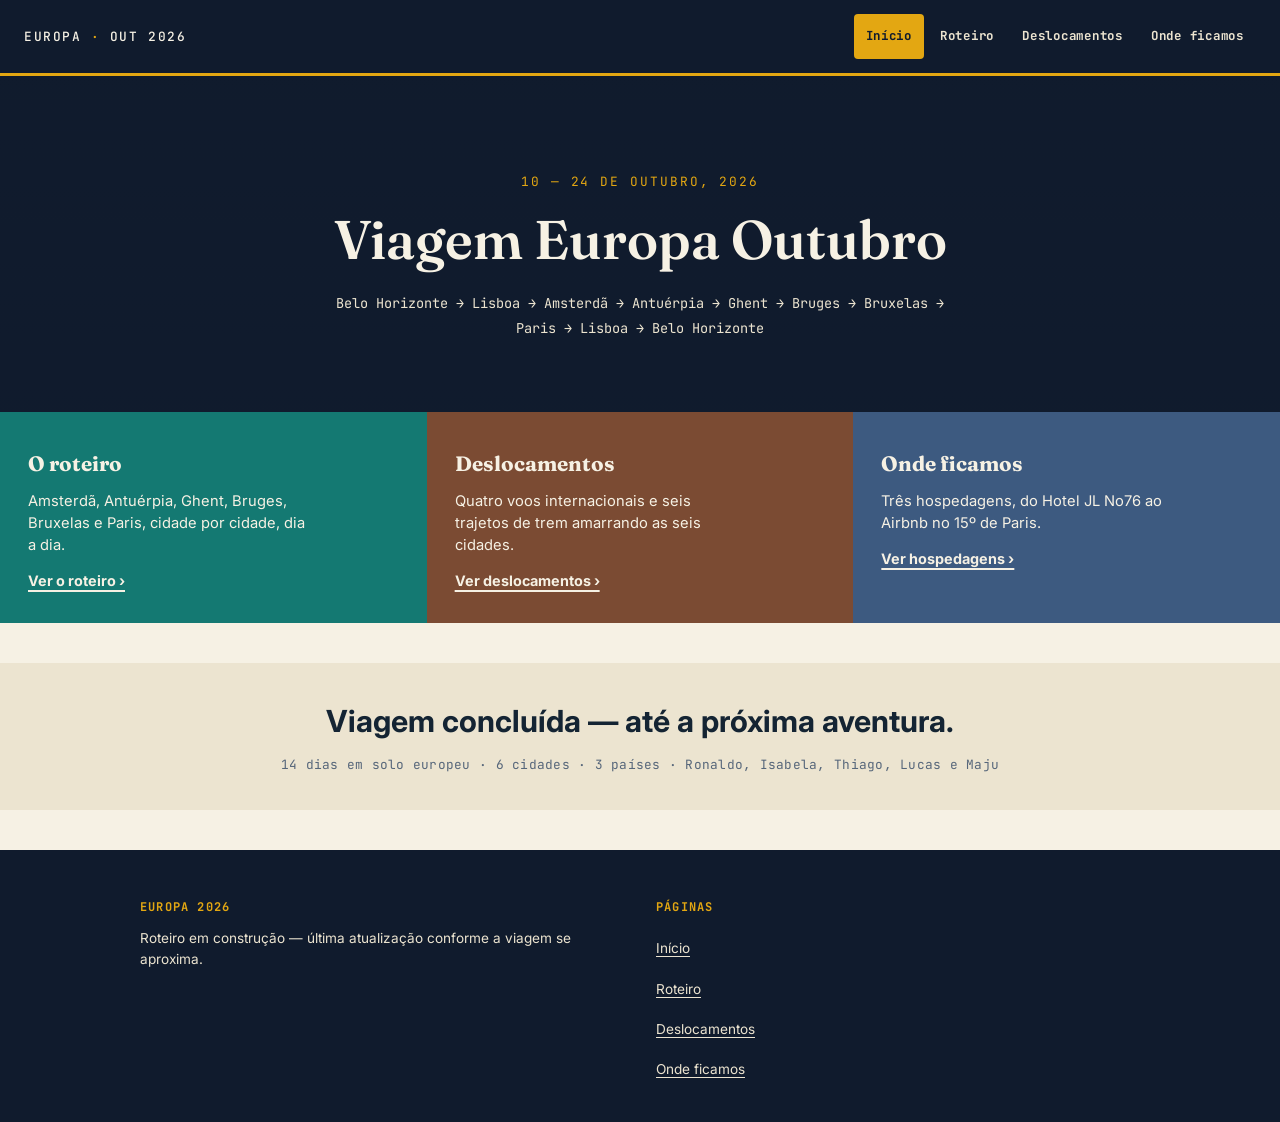
==== index.html @ 89832205 "Unifica Voos e trens em Deslocamentos e adiciona mapas por cidade Renomeia voos.html para deslocamen" ====
<!DOCTYPE html>
<html lang="pt-BR">
<head>
<meta charset="UTF-8">
<meta name="viewport" content="width=device-width, initial-scale=1.0">
<title>Europa 2026 — Roteiro de Viagem</title>
<meta name="description" content="Roteiro da viagem Amsterdã, Antuérpia, Ghent, Bruges, Bruxelas e Paris — outubro de 2026.">
<link rel="preconnect" href="https://fonts.googleapis.com">
<link rel="preconnect" href="https://fonts.gstatic.com" crossorigin>
<link href="https://fonts.googleapis.com/css2?family=Fraunces:ital,opsz,wght@0,9..144,400;0,9..144,600;0,9..144,700;1,9..144,500&family=Inter:wght@400;500;600;700&family=JetBrains+Mono:wght@400;500;700&display=swap" rel="stylesheet">
<link rel="stylesheet" href="css/style.css">
</head>
<body>

<a class="skip-link" href="#main">Pular para o conteúdo</a>

<header class="topbar">
  <div class="topbar-row">
    <div class="brand">EUROPA <span class="brand-dot">·</span> OUT 2026</div>
    <nav class="sitenav" aria-label="Navegação principal">
      <a href="index.html" class="active">Início</a>
      <a href="roteiro.html">Roteiro</a>
      <a href="deslocamentos.html">Deslocamentos</a>
      <a href="hospedagem.html">Onde ficamos</a>
    </nav>
  </div>
</header>

<section class="hero">
  <p class="eyebrow">10 — 24 de outubro, 2026</p>
  <h1>Viagem Europa Outubro</h1>
  <p class="hero-sub">Belo Horizonte → Lisboa → Amsterdã → Antuérpia → Ghent → Bruges → Bruxelas → Paris → Lisboa → Belo Horizonte</p>
</section>

<nav class="quicknav" aria-label="Atalhos do site">
  <a class="quicknav-tile" href="roteiro.html">
    <h3>O roteiro</h3>
    <p>Amsterdã, Antuérpia, Ghent, Bruges, Bruxelas e Paris, cidade por cidade, dia a dia.</p>
    <span class="link-underline">Ver o roteiro ›</span>
  </a>
  <a class="quicknav-tile" href="deslocamentos.html">
    <h3>Deslocamentos</h3>
    <p>Quatro voos internacionais e seis trajetos de trem amarrando as seis cidades.</p>
    <span class="link-underline">Ver deslocamentos ›</span>
  </a>
  <a class="quicknav-tile" href="hospedagem.html">
    <h3>Onde ficamos</h3>
    <p>Três hospedagens, do Hotel JL No76 ao Airbnb no 15º de Paris.</p>
    <span class="link-underline">Ver hospedagens ›</span>
  </a>
</nav>

<main id="main">
  <div class="statsband">
    <p class="countdown" id="countdown">Calculando…</p>
    <p class="stats-facts">14 dias em solo europeu · 6 cidades · 3 países · Ronaldo, Isabela, Thiago, Lucas e Maju</p>
  </div>
</main>

<footer class="footer">
  <div class="footer-grid">
    <div>
      <h4>Europa 2026</h4>
      <p>Roteiro em construção — última atualização conforme a viagem se aproxima.</p>
    </div>
    <div>
      <h4>Páginas</h4>
      <ul class="footer-nav">
        <li><a href="index.html">Início</a></li>
        <li><a href="roteiro.html">Roteiro</a></li>
        <li><a href="deslocamentos.html">Deslocamentos</a></li>
        <li><a href="hospedagem.html">Onde ficamos</a></li>
      </ul>
    </div>
  </div>
</footer>

<script src="js/countdown.js"></script>
</body>
</html>
---- css/style.css ----
:root {
  --ink: #101b2d;
  --ink-soft: #1b2c44;
  --paper: #f6f1e4;
  --paper-dim: #ece4d0;
  --teal: #178a82;
  --gold: #e3a712;
  --coral: #e8483f;
  --cocoa: #7b4b33;
  --slate: #3d5a80;
  --text-dark: #142433;
  --text-muted: #56667a;
  --text-muted-dark: #71849c;

  /* AA-safe (4.5:1+) variants of teal/gold/coral for text, icons and
     borders on light backgrounds — the brand hues above are too light
     for that once used as text, so city sections use these instead. */
  --accent-teal: #147972;
  --accent-gold: #8e680b;
  --accent-coral: #c32117;

  --font-display: "Fraunces", serif;
  --font-body: "Inter", sans-serif;
  --font-mono: "JetBrains Mono", monospace;
}

* { box-sizing: border-box; }

html { scroll-behavior: smooth; }
@media (prefers-reduced-motion: reduce) {
  html { scroll-behavior: auto; }
  * { animation: none !important; transition: none !important; }
}

body {
  margin: 0;
  background: var(--paper);
  color: var(--text-dark);
  font-family: var(--font-body);
  line-height: 1.5;
}

a { color: inherit; }
h1, h2, h3, h4 { font-family: var(--font-display); }

.skip-link {
  position: absolute;
  left: 12px;
  top: -60px;
  background: var(--gold);
  color: var(--ink);
  padding: 10px 16px;
  border-radius: 6px;
  font-family: var(--font-mono);
  font-weight: 700;
  font-size: 0.85rem;
  z-index: 999;
  transition: top 0.15s;
}
.skip-link:focus { top: 12px; }

/* ---------- TOPBAR ----------
   The whole header (brand+sitenav row, plus the optional city subnav row
   on the Roteiro page) is ONE sticky element, so the two rows always move
   together and nothing needs a hardcoded pixel offset to stay aligned. */
.topbar {
  position: sticky;
  top: 0;
  z-index: 500;
}

.topbar-row {
  display: flex;
  align-items: center;
  justify-content: space-between;
  background: var(--ink);
  color: var(--paper);
  padding: 14px 24px;
  border-bottom: 3px solid var(--gold);
  gap: 16px;
}

.brand {
  font-family: var(--font-mono);
  font-size: 0.8rem;
  letter-spacing: 0.12em;
  font-weight: 500;
  white-space: nowrap;
}
.brand-dot { color: var(--gold); }

.sitenav,
.citynav {
  display: flex;
  gap: 4px;
  overflow-x: auto;
}
.citynav {
  background: var(--ink-soft);
  padding: 0 24px;
  border-bottom: 1px solid rgba(246, 241, 228, 0.12);
}
.sitenav a,
.citynav a {
  font-family: var(--font-mono);
  font-size: 0.78rem;
  font-weight: 700;
  letter-spacing: 0.06em;
  text-decoration: none;
  color: var(--paper-dim);
  padding: 13px 12px;
  border-radius: 4px;
  white-space: nowrap;
  display: flex;
  align-items: center;
  transition: background 0.15s, color 0.15s;
}
.sitenav a:hover,
.sitenav a:focus-visible,
.citynav a:hover,
.citynav a:focus-visible {
  background: var(--ink-soft);
  color: var(--paper);
  outline: none;
}
.citynav a:hover,
.citynav a:focus-visible { background: rgba(246, 241, 228, 0.1); }
.sitenav a.active,
.citynav a.active {
  background: var(--gold);
  color: var(--ink);
}

/* ---------- HERO ----------
   background-color is the fallback while images/hero.jpg isn't in place yet;
   the gradient overlay is CSS-generated so it always renders even if the
   photo 404s, keeping the white text legible either way. */
.hero {
  background-color: var(--ink);
  background-image:
    linear-gradient(180deg, rgba(16, 27, 45, 0.55) 0%, rgba(16, 27, 45, 0.75) 100%),
    url("../images/hero.jpg");
  background-size: cover;
  background-position: center;
  color: var(--paper);
  padding: 96px 24px 72px;
  text-align: center;
}
.eyebrow {
  font-family: var(--font-mono);
  font-size: 0.8rem;
  letter-spacing: 0.15em;
  color: var(--gold);
  text-transform: uppercase;
  margin: 0 0 18px;
}
.hero h1 {
  font-weight: 600;
  font-size: clamp(1.9rem, 5vw, 3.4rem);
  line-height: 1.15;
  margin: 0 0 20px;
}
.hero-sub {
  font-family: var(--font-mono);
  font-size: 0.85rem;
  color: var(--paper-dim);
  max-width: 640px;
  margin: 0 auto;
  line-height: 1.8;
}

/* ---------- PAGE HERO ----------
   Compact header used on Roteiro / Voos e trens / Onde ficamos — same ink
   family as .hero but no photo, since the full photo hero is the Início
   landing page's one signature move, not something repeated on every page. */
.page-hero {
  background: var(--ink);
  color: var(--paper);
  padding: 44px 24px 40px;
  text-align: center;
}
.page-hero .eyebrow { margin-bottom: 12px; }
.page-hero h1 {
  font-weight: 600;
  font-size: clamp(1.7rem, 4vw, 2.6rem);
  line-height: 1.15;
  margin: 0 0 14px;
}
.page-hero p {
  font-size: 1rem;
  color: var(--paper-dim);
  max-width: 620px;
  margin: 0 auto;
}

/* ---------- QUICK-NAV BAND ---------- */
.quicknav {
  display: grid;
  grid-template-columns: 1fr;
}
@media (min-width: 720px) {
  .quicknav { grid-template-columns: repeat(3, 1fr); }
}
.quicknav-tile {
  padding: 36px 28px 32px;
  color: var(--paper);
  text-decoration: none;
  display: flex;
  flex-direction: column;
  gap: 10px;
}
.quicknav-tile:nth-child(1) { background: var(--accent-teal); }
.quicknav-tile:nth-child(2) { background: var(--cocoa); }
.quicknav-tile:nth-child(3) { background: var(--slate); }
.quicknav-tile h3 {
  margin: 0;
  font-size: 1.3rem;
  font-weight: 700;
}
.quicknav-tile p {
  margin: 0;
  font-size: 0.92rem;
  max-width: 32ch;
}

.link-underline {
  display: inline-block;
  text-decoration: underline;
  text-underline-offset: 4px;
  text-decoration-thickness: 1.5px;
  font-weight: 700;
  font-size: 0.9rem;
  color: inherit;
  margin-top: 4px;
  width: fit-content;
}
.link-underline:hover,
.link-underline:focus-visible { text-decoration-thickness: 2.5px; }

/* ---------- COUNTDOWN / STATS BAND ---------- */
.statsband {
  background: var(--paper-dim);
  text-align: center;
  padding: 36px 24px;
}
.statsband .countdown {
  font-weight: 700;
  font-size: clamp(1.3rem, 3vw, 1.9rem);
  margin: 0 0 10px;
  color: var(--text-dark);
}
.statsband .countdown strong {
  color: var(--accent-coral);
  font-size: 1.15em;
}
.statsband .stats-facts {
  font-family: var(--font-mono);
  font-size: 0.8rem;
  color: var(--text-muted);
  letter-spacing: 0.02em;
  margin: 0;
}

/* ---------- SCROLLYTELLING LAYOUT ---------- */
.scrolly {
  max-width: 1240px;
  margin: 0 auto;
  padding: 0 24px;
}

.mapside {
  padding-top: 40px;
}
.mapside-current { margin-bottom: 14px; }
.mapside-label {
  display: block;
  font-family: var(--font-mono);
  font-size: 0.68rem;
  letter-spacing: 0.14em;
  text-transform: uppercase;
  color: var(--text-muted);
  margin-bottom: 4px;
}
.mapside-current h3 {
  margin: 0;
  font-size: 1.5rem;
  color: var(--text-dark);
  transition: color 0.2s;
}
.mapside-current p {
  margin: 2px 0 0;
  font-family: var(--font-mono);
  font-size: 0.78rem;
  color: var(--text-muted);
}

.map-wrap {
  border-radius: 12px;
  overflow: hidden;
  border: 2px solid var(--ink-soft);
  position: relative;
}
#map {
  height: 320px;
  width: 100%;
  background: var(--ink-soft);
}
.map-legend {
  position: absolute;
  bottom: 14px;
  left: 14px;
  background: rgba(16, 27, 45, 0.88);
  padding: 8px 14px;
  border-radius: 6px;
  display: flex;
  gap: 16px;
  font-family: var(--font-mono);
  font-size: 0.72rem;
  color: var(--paper);
  z-index: 400;
}
.map-legend span { display: flex; align-items: center; gap: 6px; }
.leg-line { width: 22px; height: 2px; display: inline-block; }
.leg-train { background: var(--gold); }
.leg-flight {
  background: repeating-linear-gradient(90deg, var(--coral) 0 4px, transparent 4px 8px);
}

@media (min-width: 1024px) {
  .scrolly { display: grid; grid-template-columns: 320px 1fr; gap: 44px; align-items: start; }
  .mapside {
    position: sticky;
    top: 132px;
    height: calc(100vh - 164px);
    display: flex;
    flex-direction: column;
  }
  #map { height: 100%; flex: 1; }
}

/* ---------- CITY SECTIONS ---------- */
main { padding-top: 40px; }

.city {
  padding: 0 0 56px;
  scroll-margin-top: 132px;
}
.city:first-of-type { padding-top: 0; }

.city-head {
  display: flex;
  align-items: center;
  gap: 24px;
  margin-bottom: 12px;
}

.stamp {
  font-family: var(--font-mono);
  font-weight: 700;
  font-size: 1.4rem;
  letter-spacing: 0.05em;
  color: var(--accent);
  border: 3px solid var(--accent);
  border-radius: 50%;
  width: 84px;
  height: 84px;
  display: flex;
  align-items: center;
  justify-content: center;
  transform: rotate(-6deg);
  flex-shrink: 0;
  position: relative;
}
.stamp::after {
  content: "";
  position: absolute;
  inset: 6px;
  border: 1px dashed var(--accent);
  border-radius: 50%;
  opacity: 0.5;
}

.city-title h2 {
  font-size: clamp(1.8rem, 4vw, 2.6rem);
  font-weight: 700;
  margin: 0;
  color: var(--text-dark);
}
.city-dates {
  font-family: var(--font-mono);
  font-size: 0.8rem;
  color: var(--accent);
  margin: 4px 0 0;
  font-weight: 500;
}

.city-intro {
  max-width: 680px;
  color: var(--text-muted);
  font-size: 1rem;
  margin: 18px 0 32px;
}

.city-note {
  font-family: var(--font-mono);
  font-size: 0.8rem;
  color: var(--text-muted);
  border-left: 3px solid var(--accent);
  padding-left: 14px;
  margin-top: 28px;
}

/* ---------- DAY CARDS (boarding pass) ---------- */
.day-grid {
  display: grid;
  grid-template-columns: repeat(auto-fill, minmax(260px, 1fr));
  gap: 20px;
}
.day-grid--single { grid-template-columns: 1fr; max-width: 620px; }

.day-card {
  background: #fff;
  border-radius: 10px;
  border: 1px solid var(--paper-dim);
  border-top: 5px solid var(--accent);
  padding: 20px 22px 22px;
  position: relative;
  box-shadow: 0 1px 3px rgba(16, 27, 45, 0.06);
}
.day-card::before,
.day-card::after {
  content: "";
  position: absolute;
  top: -6px;
  width: 12px;
  height: 12px;
  background: var(--paper);
  border: 1px solid var(--paper-dim);
  border-radius: 50%;
}
.day-card::before { left: -6px; }
.day-card::after { right: -6px; }

.day-card--transit { background: var(--paper-dim); }
.day-card--pending {
  background: repeating-linear-gradient(135deg, #fff 0 14px, #fbf7ec 14px 28px);
}

.day-card header {
  display: flex;
  align-items: baseline;
  justify-content: space-between;
  margin-bottom: 10px;
  border-bottom: 1px dashed var(--paper-dim);
  padding-bottom: 10px;
}
.day-date {
  font-family: var(--font-mono);
  font-weight: 700;
  font-size: 0.95rem;
  color: var(--accent);
}
.day-tag {
  font-family: var(--font-mono);
  font-size: 0.68rem;
  text-transform: uppercase;
  letter-spacing: 0.08em;
  color: var(--text-muted);
  background: var(--paper);
  padding: 2px 8px;
  border-radius: 20px;
}

.day-card h3 {
  font-size: 1.15rem;
  margin: 0 0 12px;
}

.items {
  list-style: none;
  margin: 0;
  padding: 0;
  display: flex;
  flex-direction: column;
  gap: 9px;
  font-size: 0.92rem;
}
.items li { display: flex; gap: 10px; align-items: flex-start; }
.items li.sub {
  padding-left: 27px;
  color: var(--text-muted);
  font-size: 0.85rem;
}

/* ---------- ICON SYSTEM (replaces emoji) ---------- */
.ic {
  width: 17px;
  height: 17px;
  flex-shrink: 0;
  margin-top: 2px;
  color: var(--accent);
}

/* ---------- PAGE SECTION (shared wrapper for Voos/Hospedagem content) ---------- */
.page-section {
  max-width: 760px;
  margin: 0 auto;
  padding: 56px 24px;
}
.page-section + .page-section { padding-top: 0; }
.page-section h2 {
  font-size: clamp(1.4rem, 3vw, 1.8rem);
  margin: 0 0 8px;
}
.page-section .section-intro {
  color: var(--text-muted);
  max-width: 60ch;
  margin: 0 0 28px;
}

/* ---------- TRANSIT TIMELINE (deslocamentos.html) ----------
   A single connected rail down the left with every flight/train in
   chronological order — no grouping by type, just a running story of
   "how we get from A to B" from the first flight to the last. */
.transit-list {
  position: relative;
  display: flex;
  flex-direction: column;
  gap: 20px;
  padding-left: 30px;
}
.transit-list::before {
  content: "";
  position: absolute;
  left: 9px;
  top: 8px;
  bottom: 8px;
  width: 2px;
  background: var(--paper-dim);
}
.transit-item {
  position: relative;
  display: flex;
  gap: 16px;
  align-items: flex-start;
  background: #fff;
  border: 1px solid var(--paper-dim);
  border-left: 4px solid var(--accent);
  border-radius: 10px;
  padding: 18px 20px;
}
.transit-item::before {
  content: "";
  position: absolute;
  left: -27px;
  top: 24px;
  width: 12px;
  height: 12px;
  border-radius: 50%;
  background: var(--accent);
  border: 2px solid var(--paper);
  box-shadow: 0 0 0 2px var(--paper-dim);
}
.transit-item .ic { width: 22px; height: 22px; margin-top: 3px; }
.transit-body { flex: 1; min-width: 0; }
.transit-route {
  font-weight: 700;
  font-size: 1.05rem;
  margin: 0 0 4px;
}
.transit-meta {
  font-family: var(--font-mono);
  font-size: 0.8rem;
  color: var(--text-muted);
  display: flex;
  flex-wrap: wrap;
  gap: 4px 10px;
  margin: 0;
}
.transit-meta .code {
  color: var(--accent);
  font-weight: 700;
}
.transit-note {
  font-size: 0.85rem;
  color: var(--text-muted);
  margin: 6px 0 0;
}

/* ---------- STAY CARDS (hospedagem.html) ---------- */
.stay-grid {
  display: flex;
  flex-direction: column;
  gap: 24px;
}
.stay-card {
  background: #fff;
  border: 1px solid var(--paper-dim);
  border-top: 5px solid var(--accent);
  border-radius: 12px;
  padding: 28px 26px;
  display: flex;
  gap: 22px;
  align-items: flex-start;
}
.stay-card .stamp { width: 64px; height: 64px; font-size: 1.1rem; }
.stay-card h3 { margin: 0 0 4px; font-size: 1.3rem; }
.stay-address {
  color: var(--text-muted);
  margin: 0 0 14px;
  font-size: 0.92rem;
}
.stay-meta {
  display: flex;
  flex-wrap: wrap;
  gap: 10px 24px;
  font-family: var(--font-mono);
  font-size: 0.8rem;
}
.stay-meta div span {
  display: block;
  color: var(--text-muted);
  font-size: 0.68rem;
  text-transform: uppercase;
  letter-spacing: 0.08em;
  margin-bottom: 2px;
}
.stay-nights {
  display: inline-block;
  margin-top: 14px;
  font-family: var(--font-mono);
  font-size: 0.72rem;
  font-weight: 700;
  color: var(--accent);
  background: var(--paper);
  padding: 4px 10px;
  border-radius: 20px;
}
.stay-links {
  display: flex;
  flex-wrap: wrap;
  gap: 8px 22px;
  margin-top: 16px;
  padding-top: 14px;
  border-top: 1px dashed var(--paper-dim);
}
@media (max-width: 560px) {
  .stay-card { flex-direction: column; }
}

/* ---------- FOOTER ---------- */
.footer {
  background: var(--ink);
  color: var(--paper-dim);
  margin-top: 40px;
  padding: 48px 24px 32px;
}
.footer-grid {
  max-width: 1000px;
  margin: 0 auto;
  display: grid;
  grid-template-columns: repeat(auto-fit, minmax(220px, 1fr));
  gap: 32px;
}
.footer h4 {
  font-family: var(--font-mono);
  font-size: 0.75rem;
  text-transform: uppercase;
  letter-spacing: 0.1em;
  color: var(--gold);
  margin: 0 0 12px;
  font-weight: 700;
}
.footer p {
  font-size: 0.85rem;
  margin: 4px 0;
}
.footer-nav {
  list-style: none;
  margin: 0;
  padding: 0;
  display: flex;
  flex-direction: column;
}
.footer-nav a {
  display: block;
  padding: 10px 0;
  text-decoration: underline;
  text-underline-offset: 3px;
  color: var(--paper-dim);
  font-size: 0.85rem;
}
.footer-nav a:hover,
.footer-nav a:focus-visible { color: var(--paper); }

.footer-note {
  max-width: 1000px;
  margin: 32px auto 0;
  font-family: var(--font-mono);
  font-size: 0.72rem;
  color: var(--text-muted-dark);
  border-top: 1px solid var(--ink-soft);
  padding-top: 16px;
}

/* ---------- LEAFLET OVERRIDES ---------- */
.city-marker {
  font-family: var(--font-mono);
  font-weight: 700;
  font-size: 0.7rem;
  color: var(--ink);
  background: var(--gold);
  border: 2px solid var(--ink);
  border-radius: 50%;
  width: 30px;
  height: 30px;
  display: flex;
  align-items: center;
  justify-content: center;
  cursor: pointer;
  transition: transform 0.25s, box-shadow 0.25s;
}
.city-marker.is-active {
  transform: scale(1.3);
  box-shadow: 0 0 0 5px rgba(246, 241, 228, 0.35);
  z-index: 1000 !important;
}
.leaflet-container { font-family: var(--font-body); background: var(--ink-soft) !important; }

/* ---------- PER-CITY MAPS (roteiro.html) ---------- */
.city-map-wrap {
  margin: 0 0 32px;
  border-radius: 12px;
  overflow: hidden;
  border: 2px solid var(--ink-soft);
  max-width: 680px;
}
.city-map { height: 260px; width: 100%; background: var(--ink-soft); }

.poi-marker-inner {
  font-family: var(--font-mono);
  font-weight: 700;
  font-size: 0.72rem;
  color: #fff;
  border: 2px solid var(--paper);
  border-radius: 50%;
  width: 24px;
  height: 24px;
  display: flex;
  align-items: center;
  justify-content: center;
  box-shadow: 0 1px 3px rgba(16, 27, 45, 0.4);
}

.poi-num {
  display: inline-flex;
  align-items: center;
  justify-content: center;
  width: 18px;
  height: 18px;
  border-radius: 50%;
  background: var(--accent);
  color: #fff;
  font-family: var(--font-mono);
  font-size: 0.65rem;
  font-weight: 700;
  flex-shrink: 0;
  margin-top: 1px;
}

/* ---------- FOCUS STATES ----------
   Two-tone ring (dark + light) so it stays visible at 3:1+ against every
   surface on the page — light cards, the ink header/footer, and the
   colored quicknav tiles all read differently against a single color. */
a:focus-visible, button:focus-visible {
  outline: 2px solid var(--ink);
  outline-offset: 2px;
  box-shadow: 0 0 0 4px var(--paper);
}

/* ---------- RESPONSIVE ---------- */
@media (max-width: 640px) {
  .topbar-row { flex-wrap: wrap; }
  /* the 4 primary nav items don't all fit on one line on narrow phones —
     wrap them instead of relying on a hidden horizontal scroll, since
     unlike the 6-item city subnav these are the main way to move around */
  .sitenav { flex-wrap: wrap; overflow-x: visible; }
  .city-head { flex-direction: column; align-items: flex-start; gap: 12px; }
  #map { height: 260px; }
  .quicknav-tile { padding: 28px 22px; }
  .stay-meta { gap: 8px 18px; }
  /* sitenav + citynav both wrap to extra lines on narrow phones, so the
     sticky header grows taller than the desktop/tablet measurement */
  .city { scroll-margin-top: 216px; }
}
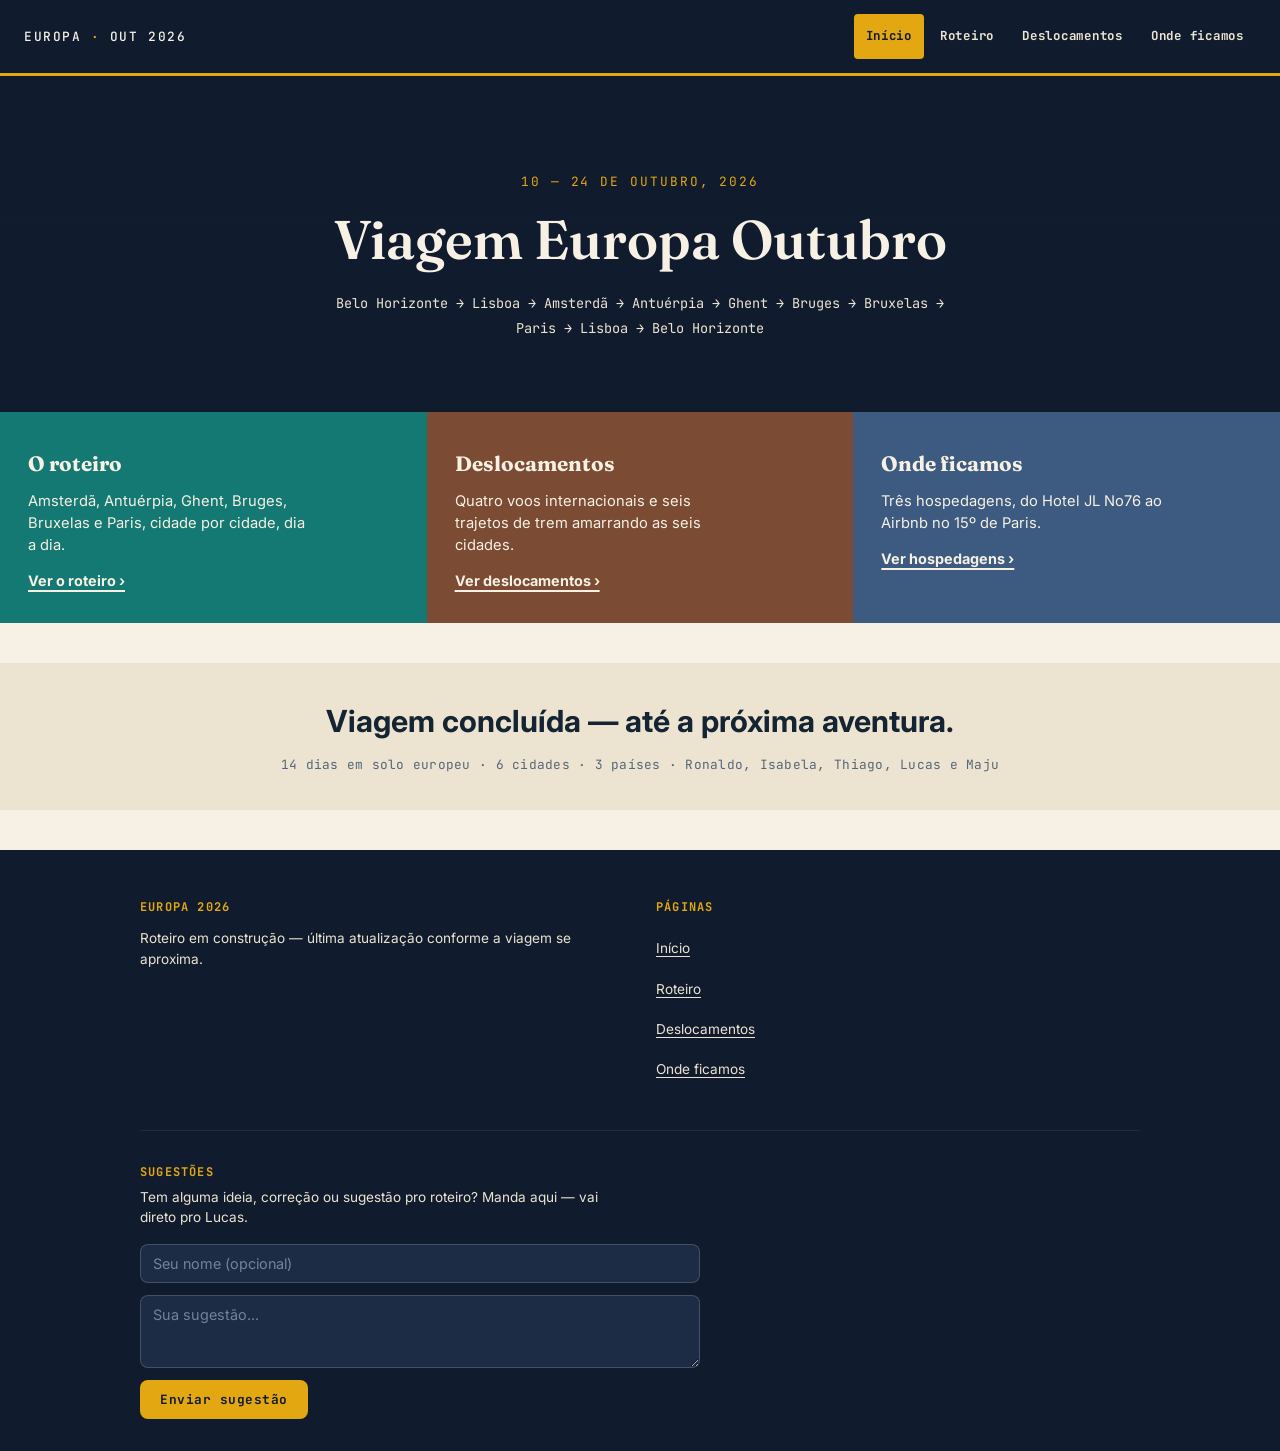
==== commit 00c8bdd2: "Corrige bugs de mapa/botao e adiciona detalhamento por dia + sugestoes Corrige dois bugs reais repor" ====
--- a/index.html
+++ b/index.html
@@ -73,8 +73,19 @@
       </ul>
     </div>
   </div>
+  <div class="footer-suggest">
+    <h4>Sugestões</h4>
+    <p>Tem alguma ideia, correção ou sugestão pro roteiro? Manda aqui — vai direto pro Lucas.</p>
+    <form class="suggest-form" id="suggestForm">
+      <input type="text" id="suggestName" placeholder="Seu nome (opcional)">
+      <textarea id="suggestMessage" placeholder="Sua sugestão..." rows="3" required></textarea>
+      <button type="submit" class="suggest-submit">Enviar sugestão</button>
+      <p class="suggest-status" id="suggestStatus" hidden></p>
+    </form>
+  </div>
 </footer>
 
 <script src="js/countdown.js"></script>
+<script src="js/suggest.js"></script>
 </body>
 </html>
--- a/css/style.css
+++ b/css/style.css
@@ -332,10 +332,12 @@
     position: sticky;
     top: 132px;
     height: calc(100vh - 164px);
+    min-height: 420px;
     display: flex;
     flex-direction: column;
   }
-  #map { height: 100%; flex: 1; }
+  .map-wrap { flex: 1; min-height: 260px; min-width: 0; }
+  #map { height: 100%; }
 }
 
 /* ---------- CITY SECTIONS ---------- */
@@ -448,8 +450,9 @@
 
 .day-card header {
   display: flex;
-  align-items: baseline;
-  justify-content: space-between;
+  align-items: center;
+  justify-content: flex-start;
+  gap: 10px;
   margin-bottom: 10px;
   border-bottom: 1px dashed var(--paper-dim);
   padding-bottom: 10px;
@@ -470,6 +473,22 @@
   padding: 2px 8px;
   border-radius: 20px;
 }
+.day-detail-btn {
+  margin-left: auto;
+  flex-shrink: 0;
+  width: 26px;
+  height: 26px;
+  border-radius: 6px;
+  border: 1px solid var(--paper-dim);
+  background: var(--paper);
+  color: var(--accent);
+  display: flex;
+  align-items: center;
+  justify-content: center;
+  cursor: pointer;
+}
+.day-detail-btn:hover { background: var(--paper-dim); }
+.day-detail-btn .ic { width: 14px; height: 14px; margin: 0; color: inherit; }
 
 .day-card h3 {
   font-size: 1.15rem;
@@ -563,10 +582,28 @@
 }
 .transit-item .ic { width: 22px; height: 22px; margin-top: 3px; }
 .transit-body { flex: 1; min-width: 0; }
+.transit-route-row {
+  display: flex;
+  align-items: center;
+  flex-wrap: wrap;
+  gap: 8px 10px;
+  margin: 0 0 4px;
+}
 .transit-route {
   font-weight: 700;
   font-size: 1.05rem;
-  margin: 0 0 4px;
+  margin: 0;
+}
+.transit-tag {
+  font-family: var(--font-mono);
+  font-size: 0.65rem;
+  text-transform: uppercase;
+  letter-spacing: 0.08em;
+  font-weight: 700;
+  color: #fff;
+  background: var(--accent);
+  padding: 2px 9px;
+  border-radius: 20px;
 }
 .transit-meta {
   font-family: var(--font-mono);
@@ -585,6 +622,78 @@
   font-size: 0.85rem;
   color: var(--text-muted);
   margin: 6px 0 0;
+}
+/* Real, tiny, non-interactive map showing the actual leg on the globe —
+   long-haul flights naturally render more zoomed out than local train
+   hops, which reinforces the voo/trem distinction on top of the tag.
+   The expand button reopens the same leg in the shared map modal. */
+.transit-map-wrap {
+  position: relative;
+  flex-shrink: 0;
+  align-self: center;
+  width: 108px;
+  height: 54px;
+  margin-left: auto;
+}
+.transit-map {
+  width: 100%;
+  height: 100%;
+  border-radius: 8px;
+  overflow: hidden;
+  background: var(--paper-dim);
+  border: 1px solid var(--paper-dim);
+  pointer-events: none;
+}
+@media (max-width: 560px) {
+  .transit-map-wrap { width: 72px; height: 40px; }
+}
+
+/* Combined selector (not just .map-expand-btn--sm) so this reliably wins
+   over the base .map-expand-btn size rule regardless of source order —
+   two same-specificity single-class rules would otherwise let whichever
+   is declared later in the file win, which was the actual bug here. */
+.map-expand-btn.map-expand-btn--sm {
+  width: 16px;
+  height: 16px;
+  top: 3px;
+  right: 3px;
+  border-radius: 4px;
+  pointer-events: auto;
+}
+.map-expand-btn.map-expand-btn--sm .ic { width: 9px; height: 9px; }
+
+/* ---------- RASTER ICONS (user-supplied plane/train silhouettes) ----------
+   mask-image keeps a solid black-on-transparent PNG tintable to each
+   item's --accent, the same way the SVG icon set works elsewhere. */
+.ic-mask {
+  display: inline-block;
+  width: 17px;
+  height: 17px;
+  flex-shrink: 0;
+  margin-top: 2px;
+  background-color: var(--accent);
+  -webkit-mask-repeat: no-repeat;
+  mask-repeat: no-repeat;
+  -webkit-mask-position: center;
+  mask-position: center;
+  -webkit-mask-size: contain;
+  mask-size: contain;
+}
+.ic-mask--plane {
+  -webkit-mask-image: url("../images/icon-plane.webp");
+  mask-image: url("../images/icon-plane.webp");
+}
+.ic-mask--train {
+  -webkit-mask-image: url("../images/icon-train.png");
+  mask-image: url("../images/icon-train.png");
+}
+.transit-item .ic-mask { width: 22px; height: 22px; margin-top: 3px; }
+
+.map-credit {
+  font-family: var(--font-mono);
+  font-size: 0.72rem;
+  color: var(--text-muted);
+  margin: 24px 0 0;
 }
 
 /* ---------- STAY CARDS (hospedagem.html) ---------- */
@@ -693,6 +802,73 @@
 .footer-nav a:hover,
 .footer-nav a:focus-visible { color: var(--paper); }
 
+.footer-suggest {
+  max-width: 1000px;
+  margin: 40px auto 0;
+  padding-top: 32px;
+  border-top: 1px solid var(--ink-soft);
+}
+.footer-suggest h4 {
+  font-family: var(--font-mono);
+  font-size: 0.75rem;
+  text-transform: uppercase;
+  letter-spacing: 0.1em;
+  color: var(--gold);
+  margin: 0 0 6px;
+  font-weight: 700;
+}
+.footer-suggest p {
+  font-size: 0.85rem;
+  color: var(--paper-dim);
+  margin: 0 0 16px;
+  max-width: 52ch;
+}
+.suggest-form {
+  display: flex;
+  flex-wrap: wrap;
+  gap: 12px;
+  max-width: 560px;
+}
+.suggest-form input,
+.suggest-form textarea {
+  width: 100%;
+  background: var(--ink-soft);
+  border: 1px solid rgba(246, 241, 228, 0.18);
+  border-radius: 8px;
+  color: var(--paper);
+  font-family: var(--font-body);
+  font-size: 0.9rem;
+  padding: 10px 12px;
+  resize: vertical;
+}
+.suggest-form input::placeholder,
+.suggest-form textarea::placeholder { color: var(--text-muted-dark); }
+.suggest-form input:focus-visible,
+.suggest-form textarea:focus-visible {
+  outline: 2px solid var(--gold);
+  outline-offset: 1px;
+}
+.suggest-submit {
+  align-self: flex-start;
+  font-family: var(--font-mono);
+  font-size: 0.8rem;
+  font-weight: 700;
+  letter-spacing: 0.04em;
+  color: var(--ink);
+  background: var(--gold);
+  border: none;
+  border-radius: 8px;
+  padding: 11px 20px;
+  cursor: pointer;
+}
+.suggest-submit:hover { background: #f0bc3d; }
+.suggest-status {
+  font-size: 0.8rem;
+  color: var(--paper-dim);
+  margin: 0;
+  width: 100%;
+}
+
 .footer-note {
   max-width: 1000px;
   margin: 32px auto 0;
@@ -729,6 +905,7 @@
 
 /* ---------- PER-CITY MAPS (roteiro.html) ---------- */
 .city-map-wrap {
+  position: relative;
   margin: 0 0 32px;
   border-radius: 12px;
   overflow: hidden;
@@ -736,6 +913,122 @@
   max-width: 680px;
 }
 .city-map { height: 260px; width: 100%; background: var(--ink-soft); }
+
+/* ---------- MAP EXPAND BUTTON + MODAL ---------- */
+.map-expand-btn {
+  position: absolute;
+  top: 10px;
+  right: 10px;
+  z-index: 450;
+  width: 36px;
+  height: 36px;
+  border-radius: 8px;
+  background: rgba(16, 27, 45, 0.85);
+  border: 2px solid var(--paper);
+  color: var(--paper);
+  cursor: pointer;
+  display: flex;
+  align-items: center;
+  justify-content: center;
+  transition: background 0.15s;
+}
+.map-expand-btn:hover { background: var(--ink); }
+.map-expand-btn .ic { width: 16px; height: 16px; color: inherit; margin: 0; }
+
+.map-modal {
+  display: none;
+  position: fixed;
+  inset: 0;
+  z-index: 2000;
+  align-items: center;
+  justify-content: center;
+  padding: 24px;
+  background: rgba(16, 27, 45, 0.86);
+}
+.map-modal.is-open { display: flex; }
+.map-modal-inner {
+  position: relative;
+  width: 100%;
+  max-width: 980px;
+  height: min(80vh, 720px);
+  background: var(--paper);
+  border-radius: 14px;
+  border: 2px solid var(--ink-soft);
+  overflow: hidden;
+}
+.map-modal-map { width: 100%; height: 100%; background: var(--ink-soft); }
+.map-modal-close {
+  position: absolute;
+  top: 12px;
+  right: 12px;
+  z-index: 10;
+  width: 40px;
+  height: 40px;
+  border-radius: 50%;
+  background: var(--ink);
+  color: var(--paper);
+  border: none;
+  cursor: pointer;
+  display: flex;
+  align-items: center;
+  justify-content: center;
+}
+.map-modal-close .ic { width: 18px; height: 18px; margin: 0; }
+.map-modal-title {
+  position: absolute;
+  bottom: 12px;
+  left: 12px;
+  z-index: 10;
+  font-family: var(--font-mono);
+  font-size: 0.8rem;
+  font-weight: 700;
+  color: var(--paper);
+  background: rgba(16, 27, 45, 0.85);
+  padding: 8px 14px;
+  border-radius: 8px;
+}
+@media (max-width: 640px) {
+  .map-modal { padding: 12px; }
+  .map-modal-inner { height: min(85vh, 640px); }
+}
+
+/* ---------- DAY DETAIL MODAL (roteiro.html) ----------
+   Same overlay/box as the map popup, but sized to its text content
+   instead of a fixed height, and scrollable for longer days. */
+.map-modal-inner.day-modal-inner {
+  height: auto;
+  max-height: min(80vh, 720px);
+  overflow-y: auto;
+  overflow-x: hidden;
+}
+.day-modal-body { padding: 52px 28px 32px; }
+.day-modal-title {
+  font-size: clamp(1.3rem, 3vw, 1.7rem);
+  margin: 0 0 4px;
+  padding-right: 36px;
+}
+.day-modal-dates {
+  font-family: var(--font-mono);
+  font-size: 0.8rem;
+  color: var(--accent);
+  margin: 0 0 22px;
+}
+.day-modal-block { margin: 0 0 20px; }
+.day-modal-block h3 {
+  font-family: var(--font-mono);
+  font-size: 0.72rem;
+  text-transform: uppercase;
+  letter-spacing: 0.1em;
+  color: var(--accent);
+  margin: 0 0 6px;
+  font-weight: 700;
+}
+.day-modal-block p {
+  margin: 0;
+  color: var(--text-dark);
+  font-size: 0.95rem;
+  line-height: 1.6;
+}
 
 .poi-marker-inner {
   font-family: var(--font-mono);
@@ -750,6 +1043,13 @@
   align-items: center;
   justify-content: center;
   box-shadow: 0 1px 3px rgba(16, 27, 45, 0.4);
+}
+.poi-marker-inner--hotel {
+  width: 28px;
+  height: 28px;
+  background: var(--ink);
+  border: 2px solid var(--gold);
+  box-shadow: 0 1px 4px rgba(16, 27, 45, 0.55);
 }
 
 .poi-num {
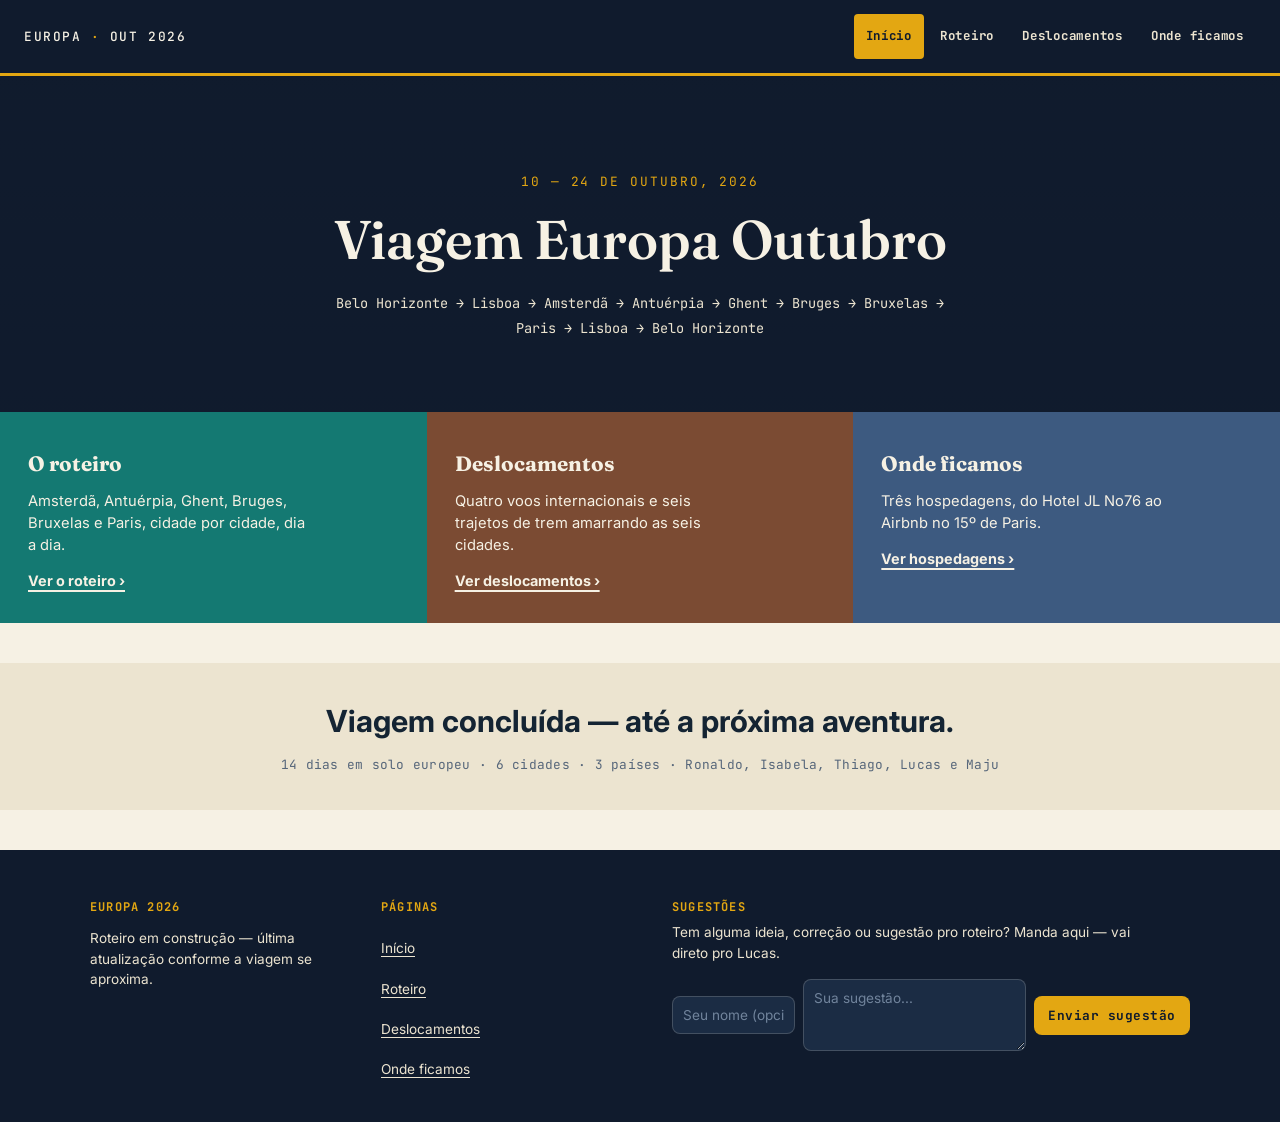
==== commit 2ef3483d: "Reorganiza rodape: colunas lado a lado e caixa de sugestao maior Move Sugestoes para dentro do foote" ====
--- a/index.html
+++ b/index.html
@@ -72,16 +72,16 @@
         <li><a href="hospedagem.html">Onde ficamos</a></li>
       </ul>
     </div>
-  </div>
-  <div class="footer-suggest">
-    <h4>Sugestões</h4>
-    <p>Tem alguma ideia, correção ou sugestão pro roteiro? Manda aqui — vai direto pro Lucas.</p>
-    <form class="suggest-form" id="suggestForm">
-      <input type="text" id="suggestName" placeholder="Seu nome (opcional)">
-      <textarea id="suggestMessage" placeholder="Sua sugestão..." rows="3" required></textarea>
-      <button type="submit" class="suggest-submit">Enviar sugestão</button>
-      <p class="suggest-status" id="suggestStatus" hidden></p>
-    </form>
+    <div class="footer-suggest">
+      <h4>Sugestões</h4>
+      <p>Tem alguma ideia, correção ou sugestão pro roteiro? Manda aqui — vai direto pro Lucas.</p>
+      <form class="suggest-form" id="suggestForm">
+        <input type="text" id="suggestName" placeholder="Seu nome (opcional)">
+        <textarea id="suggestMessage" placeholder="Sua sugestão..." rows="3" required></textarea>
+        <button type="submit" class="suggest-submit">Enviar sugestão</button>
+        <p class="suggest-status" id="suggestStatus" hidden></p>
+      </form>
+    </div>
   </div>
 </footer>
 
--- a/css/style.css
+++ b/css/style.css
@@ -765,11 +765,16 @@
   padding: 48px 24px 32px;
 }
 .footer-grid {
-  max-width: 1000px;
+  max-width: 1100px;
   margin: 0 auto;
   display: grid;
-  grid-template-columns: repeat(auto-fit, minmax(220px, 1fr));
+  grid-template-columns: 1fr 1fr 2fr;
   gap: 32px;
+}
+.footer-grid--4col { grid-template-columns: 1fr 1fr 1fr 2fr; }
+@media (max-width: 860px) {
+  .footer-grid,
+  .footer-grid--4col { grid-template-columns: 1fr; }
 }
 .footer h4 {
   font-family: var(--font-mono);
@@ -803,10 +808,7 @@
 .footer-nav a:focus-visible { color: var(--paper); }
 
 .footer-suggest {
-  max-width: 1000px;
-  margin: 40px auto 0;
-  padding-top: 32px;
-  border-top: 1px solid var(--ink-soft);
+  min-width: 0;
 }
 .footer-suggest h4 {
   font-family: var(--font-mono);
@@ -825,20 +827,28 @@
 }
 .suggest-form {
   display: flex;
-  flex-wrap: wrap;
-  gap: 12px;
-  max-width: 560px;
+  flex-wrap: nowrap;
+  align-items: center;
+  gap: 8px;
+  max-width: 760px;
 }
 .suggest-form input,
 .suggest-form textarea {
-  width: 100%;
   background: var(--ink-soft);
   border: 1px solid rgba(246, 241, 228, 0.18);
   border-radius: 8px;
   color: var(--paper);
   font-family: var(--font-body);
-  font-size: 0.9rem;
-  padding: 10px 12px;
+  font-size: 0.85rem;
+  padding: 10px;
+  min-width: 0;
+}
+.suggest-form input[type="text"] {
+  flex: 1 1 0;
+}
+.suggest-form textarea {
+  flex: 2 1 0;
+  height: 72px;
   resize: vertical;
 }
 .suggest-form input::placeholder,
@@ -849,7 +859,7 @@
   outline-offset: 1px;
 }
 .suggest-submit {
-  align-self: flex-start;
+  flex: 0 0 auto;
   font-family: var(--font-mono);
   font-size: 0.8rem;
   font-weight: 700;
@@ -858,8 +868,15 @@
   background: var(--gold);
   border: none;
   border-radius: 8px;
-  padding: 11px 20px;
+  padding: 11px 14px;
   cursor: pointer;
+  white-space: nowrap;
+}
+@media (max-width: 480px) {
+  .suggest-form { gap: 6px; }
+  .suggest-form input,
+  .suggest-form textarea { font-size: 0.78rem; padding: 8px; }
+  .suggest-submit { padding: 8px 10px; font-size: 0.7rem; }
 }
 .suggest-submit:hover { background: #f0bc3d; }
 .suggest-status {
@@ -904,12 +921,29 @@
 .leaflet-container { font-family: var(--font-body); background: var(--ink-soft) !important; }
 
 /* ---------- PER-CITY MAPS (roteiro.html) ---------- */
+.city-map-label {
+  display: flex;
+  align-items: baseline;
+  gap: 10px;
+  flex-wrap: wrap;
+  margin: 0 0 10px;
+  max-width: 680px;
+}
+.city-map-label .eyebrow {
+  margin: 0;
+  color: var(--accent);
+}
+.city-map-label p {
+  margin: 0;
+  font-size: 0.85rem;
+  color: var(--text-muted);
+}
 .city-map-wrap {
   position: relative;
   margin: 0 0 32px;
   border-radius: 12px;
   overflow: hidden;
-  border: 2px solid var(--ink-soft);
+  border: 2px solid var(--accent);
   max-width: 680px;
 }
 .city-map { height: 260px; width: 100%; background: var(--ink-soft); }
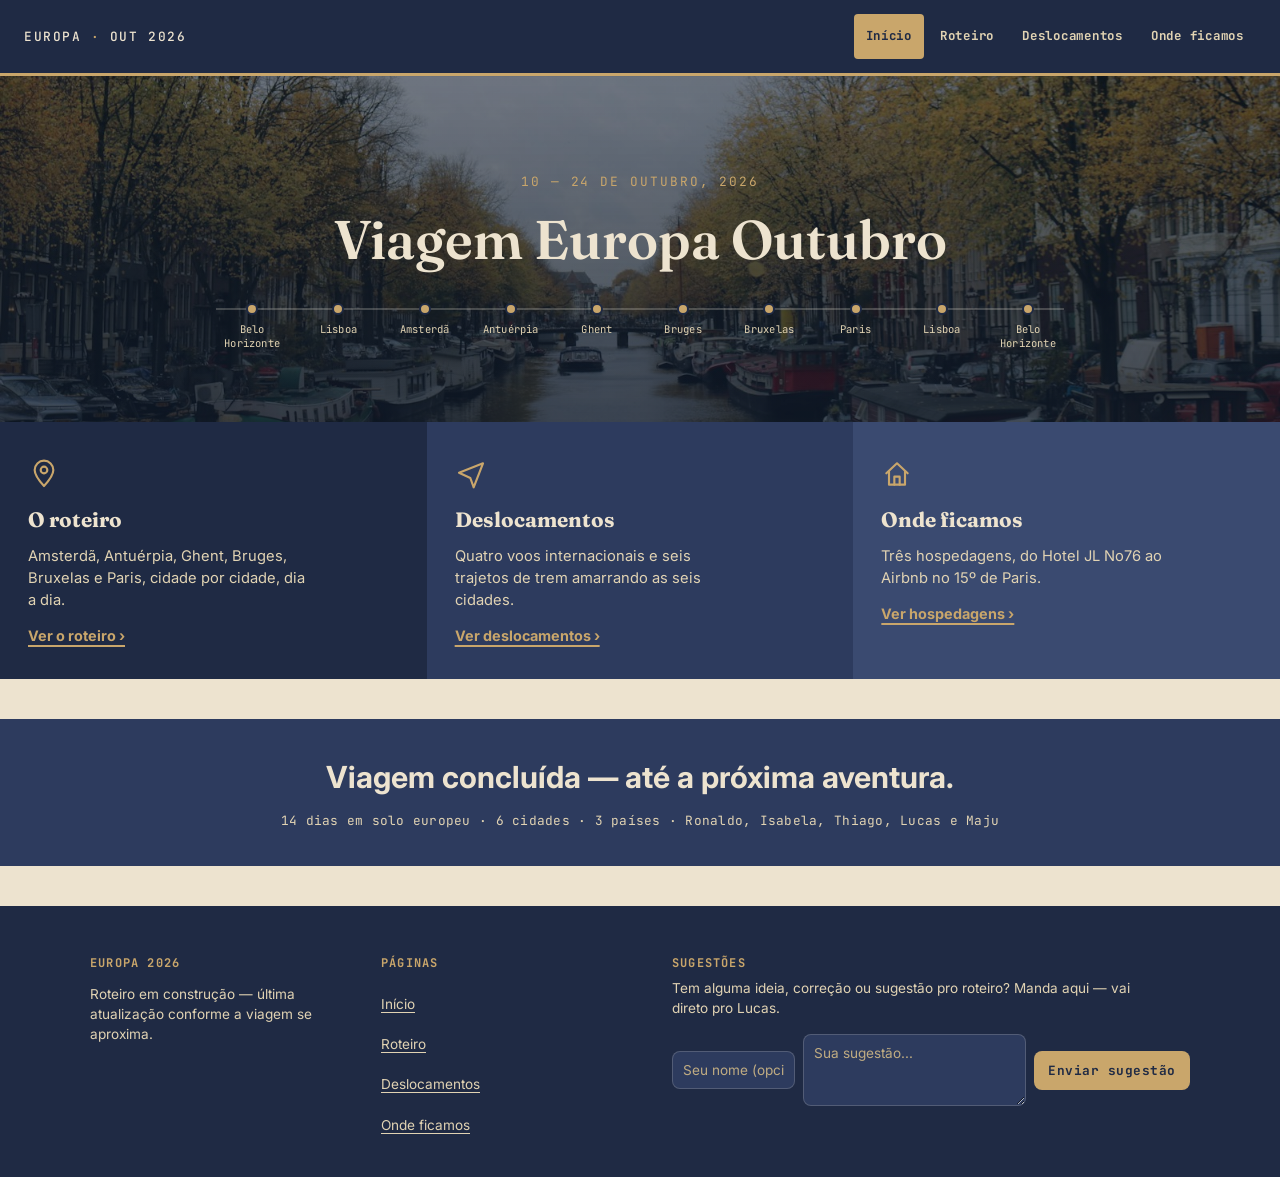
==== commit a7177d28: "Reforca identidade visual da Inicio: cards em navy, foto no hero e timeline da rota - Cards de naveg" ====
--- a/index.html
+++ b/index.html
@@ -29,21 +29,35 @@
 <section class="hero">
   <p class="eyebrow">10 — 24 de outubro, 2026</p>
   <h1>Viagem Europa Outubro</h1>
-  <p class="hero-sub">Belo Horizonte → Lisboa → Amsterdã → Antuérpia → Ghent → Bruges → Bruxelas → Paris → Lisboa → Belo Horizonte</p>
+  <ol class="route-timeline">
+    <li><span class="route-dot"></span><span class="route-city">Belo Horizonte</span></li>
+    <li><span class="route-dot"></span><span class="route-city">Lisboa</span></li>
+    <li><span class="route-dot"></span><span class="route-city">Amsterdã</span></li>
+    <li><span class="route-dot"></span><span class="route-city">Antuérpia</span></li>
+    <li><span class="route-dot"></span><span class="route-city">Ghent</span></li>
+    <li><span class="route-dot"></span><span class="route-city">Bruges</span></li>
+    <li><span class="route-dot"></span><span class="route-city">Bruxelas</span></li>
+    <li><span class="route-dot"></span><span class="route-city">Paris</span></li>
+    <li><span class="route-dot"></span><span class="route-city">Lisboa</span></li>
+    <li><span class="route-dot"></span><span class="route-city">Belo Horizonte</span></li>
+  </ol>
 </section>
 
 <nav class="quicknav" aria-label="Atalhos do site">
   <a class="quicknav-tile" href="roteiro.html">
+    <span class="quicknav-tile-icon" aria-hidden="true"><svg viewBox="0 0 24 24" fill="none" stroke="currentColor" stroke-width="1.6" stroke-linecap="round" stroke-linejoin="round"><path d="M12 21s7-7.58 7-12a7 7 0 1 0-14 0c0 4.42 7 12 7 12z"/><circle cx="12" cy="9" r="2.5"/></svg></span>
     <h3>O roteiro</h3>
     <p>Amsterdã, Antuérpia, Ghent, Bruges, Bruxelas e Paris, cidade por cidade, dia a dia.</p>
     <span class="link-underline">Ver o roteiro ›</span>
   </a>
   <a class="quicknav-tile" href="deslocamentos.html">
+    <span class="quicknav-tile-icon" aria-hidden="true"><svg viewBox="0 0 24 24" fill="none" stroke="currentColor" stroke-width="1.6" stroke-linecap="round" stroke-linejoin="round"><path d="M3 11 21 4l-7 18-2.5-7L3 11z"/></svg></span>
     <h3>Deslocamentos</h3>
     <p>Quatro voos internacionais e seis trajetos de trem amarrando as seis cidades.</p>
     <span class="link-underline">Ver deslocamentos ›</span>
   </a>
   <a class="quicknav-tile" href="hospedagem.html">
+    <span class="quicknav-tile-icon" aria-hidden="true"><svg viewBox="0 0 24 24" fill="none" stroke="currentColor" stroke-width="1.6" stroke-linecap="round" stroke-linejoin="round"><path d="M4 11.5 12 4l8 7.5"/><path d="M6 10v10h12V10"/><path d="M10 20v-6h4v6"/></svg></span>
     <h3>Onde ficamos</h3>
     <p>Três hospedagens, do Hotel JL No76 ao Airbnb no 15º de Paris.</p>
     <span class="link-underline">Ver hospedagens ›</span>
--- a/css/style.css
+++ b/css/style.css
@@ -1,23 +1,24 @@
 :root {
-  --ink: #101b2d;
-  --ink-soft: #1b2c44;
-  --paper: #f6f1e4;
-  --paper-dim: #ece4d0;
-  --teal: #178a82;
-  --gold: #e3a712;
-  --coral: #e8483f;
-  --cocoa: #7b4b33;
-  --slate: #3d5a80;
-  --text-dark: #142433;
-  --text-muted: #56667a;
-  --text-muted-dark: #71849c;
+  --ink: #1f2a44;
+  --ink-soft: #2d3b5e;
+  --ink-light: #3a4a70;
+  --paper: #ede3cf;
+  --paper-dim: #e1d3b3;
+  --teal: #3f5c4c;
+  --gold: #c9a66b;
+  --coral: #a8412e;
+  --cocoa: #6b4a35;
+  --slate: #3b4a63;
+  --text-dark: #232d40;
+  --text-muted: #6b6350;
+  --text-muted-dark: #c0ac82;
 
   /* AA-safe (4.5:1+) variants of teal/gold/coral for text, icons and
      borders on light backgrounds — the brand hues above are too light
      for that once used as text, so city sections use these instead. */
-  --accent-teal: #147972;
-  --accent-gold: #8e680b;
-  --accent-coral: #c32117;
+  --accent-teal: #33493d;
+  --accent-gold: #7a5c1a;
+  --accent-coral: #7c3a2a;
 
   --font-display: "Fraunces", serif;
   --font-body: "Inter", sans-serif;
@@ -169,6 +170,64 @@
   line-height: 1.8;
 }
 
+/* ---------- ROUTE TIMELINE (hero) ---------- */
+.route-timeline {
+  position: relative;
+  display: flex;
+  list-style: none;
+  margin: 32px auto 0;
+  padding: 0;
+  max-width: 860px;
+  gap: 2px;
+}
+.route-timeline::before {
+  content: "";
+  position: absolute;
+  top: 5px;
+  left: 6px;
+  right: 6px;
+  height: 2px;
+  background: rgba(246, 241, 228, 0.22);
+  z-index: 0;
+}
+.route-timeline li {
+  position: relative;
+  z-index: 1;
+  display: flex;
+  flex-direction: column;
+  align-items: center;
+  flex: 1 1 0;
+  min-width: 0;
+  gap: 8px;
+}
+.route-dot {
+  width: 12px;
+  height: 12px;
+  border-radius: 50%;
+  background: var(--gold);
+  border: 2px solid var(--ink);
+  flex-shrink: 0;
+}
+.route-city {
+  font-family: var(--font-mono);
+  font-size: 0.66rem;
+  letter-spacing: 0.02em;
+  color: var(--paper-dim);
+  text-align: center;
+  line-height: 1.25;
+}
+@media (max-width: 640px) {
+  .route-timeline {
+    overflow-x: auto;
+    justify-content: flex-start;
+    padding-bottom: 4px;
+    -webkit-overflow-scrolling: touch;
+  }
+  .route-timeline::before { left: 6px; right: 6px; }
+  .route-timeline li { flex: 0 0 74px; }
+  .route-city { white-space: nowrap; font-size: 0.62rem; }
+}
+
 /* ---------- PAGE HERO ----------
    Compact header used on Roteiro / Voos e trens / Onde ficamos — same ink
    family as .hero but no photo, since the full photo hero is the Início
@@ -209,9 +268,16 @@
   flex-direction: column;
   gap: 10px;
 }
-.quicknav-tile:nth-child(1) { background: var(--accent-teal); }
-.quicknav-tile:nth-child(2) { background: var(--cocoa); }
-.quicknav-tile:nth-child(3) { background: var(--slate); }
+.quicknav-tile:nth-child(1) { background: var(--ink); }
+.quicknav-tile:nth-child(2) { background: var(--ink-soft); }
+.quicknav-tile:nth-child(3) { background: var(--ink-light); }
+.quicknav-tile-icon {
+  width: 32px;
+  height: 32px;
+  color: var(--gold);
+  margin-bottom: 4px;
+}
+.quicknav-tile-icon svg { width: 100%; height: 100%; }
 .quicknav-tile h3 {
   margin: 0;
   font-size: 1.3rem;
@@ -221,7 +287,9 @@
   margin: 0;
   font-size: 0.92rem;
   max-width: 32ch;
-}
+  color: var(--paper-dim);
+}
+.quicknav-tile .link-underline { color: var(--gold); }
 
 .link-underline {
   display: inline-block;
@@ -239,7 +307,7 @@
 
 /* ---------- COUNTDOWN / STATS BAND ---------- */
 .statsband {
-  background: var(--paper-dim);
+  background: var(--ink-soft);
   text-align: center;
   padding: 36px 24px;
 }
@@ -247,16 +315,16 @@
   font-weight: 700;
   font-size: clamp(1.3rem, 3vw, 1.9rem);
   margin: 0 0 10px;
-  color: var(--text-dark);
+  color: var(--paper);
 }
 .statsband .countdown strong {
-  color: var(--accent-coral);
+  color: var(--gold);
   font-size: 1.15em;
 }
 .statsband .stats-facts {
   font-family: var(--font-mono);
   font-size: 0.8rem;
-  color: var(--text-muted);
+  color: var(--paper-dim);
   letter-spacing: 0.02em;
   margin: 0;
 }
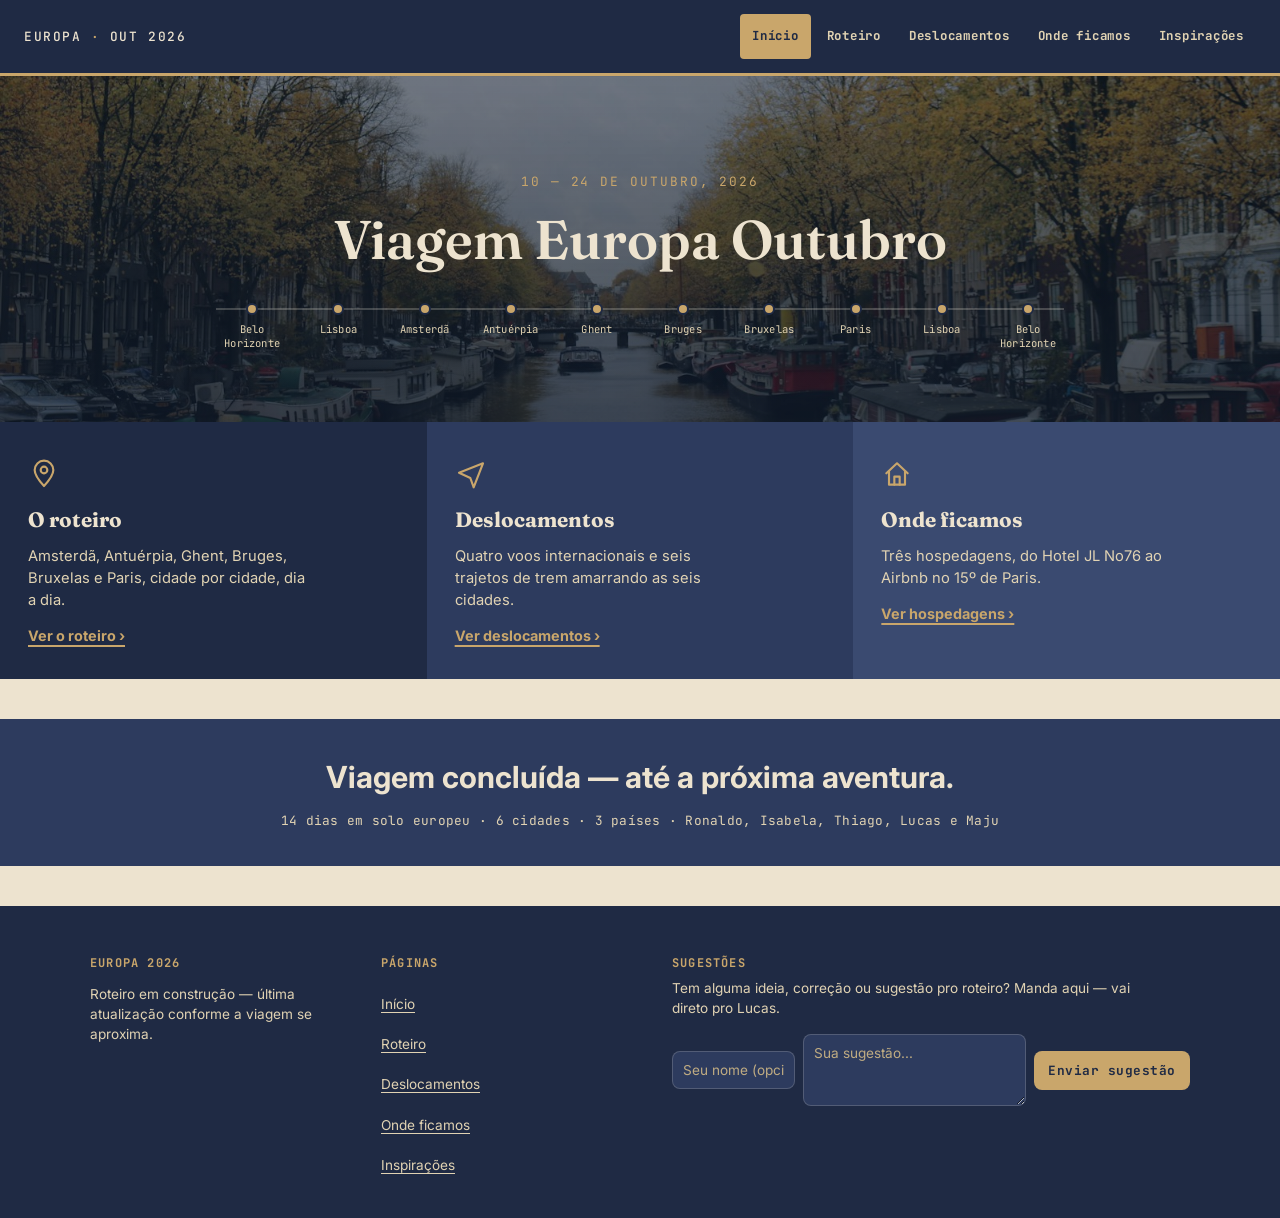
==== commit 6830fe9e: "Adiciona pagina Inspiracoes com filmes e livros para Amsterda e Paris Nova pagina inspiracoes.html c" ====
--- a/index.html
+++ b/index.html
@@ -22,6 +22,7 @@
       <a href="roteiro.html">Roteiro</a>
       <a href="deslocamentos.html">Deslocamentos</a>
       <a href="hospedagem.html">Onde ficamos</a>
+      <a href="inspiracoes.html">Inspirações</a>
     </nav>
   </div>
 </header>
@@ -84,6 +85,7 @@
         <li><a href="roteiro.html">Roteiro</a></li>
         <li><a href="deslocamentos.html">Deslocamentos</a></li>
         <li><a href="hospedagem.html">Onde ficamos</a></li>
+        <li><a href="inspiracoes.html">Inspirações</a></li>
       </ul>
     </div>
     <div class="footer-suggest">
--- a/css/style.css
+++ b/css/style.css
@@ -4,9 +4,7 @@
   --ink-light: #3a4a70;
   --paper: #ede3cf;
   --paper-dim: #e1d3b3;
-  --teal: #3f5c4c;
   --gold: #c9a66b;
-  --coral: #a8412e;
   --cocoa: #6b4a35;
   --slate: #3b4a63;
   --text-dark: #232d40;
@@ -63,11 +61,14 @@
 /* ---------- TOPBAR ----------
    The whole header (brand+sitenav row, plus the optional city subnav row
    on the Roteiro page) is ONE sticky element, so the two rows always move
-   together and nothing needs a hardcoded pixel offset to stay aligned. */
+   together and nothing needs a hardcoded pixel offset to stay aligned.
+   z-index must beat Leaflet's own .leaflet-top/.leaflet-bottom (1000 in
+   leaflet.css) — otherwise a city map's zoom control renders on top of
+   the sticky header instead of scrolling behind it. */
 .topbar {
   position: sticky;
   top: 0;
-  z-index: 500;
+  z-index: 1001;
 }
 
 .topbar-row {
@@ -161,15 +162,6 @@
   line-height: 1.15;
   margin: 0 0 20px;
 }
-.hero-sub {
-  font-family: var(--font-mono);
-  font-size: 0.85rem;
-  color: var(--paper-dim);
-  max-width: 640px;
-  margin: 0 auto;
-  line-height: 1.8;
-}
-
 /* ---------- ROUTE TIMELINE (hero) ---------- */
 .route-timeline {
   position: relative;
@@ -336,78 +328,6 @@
   padding: 0 24px;
 }
 
-.mapside {
-  padding-top: 40px;
-}
-.mapside-current { margin-bottom: 14px; }
-.mapside-label {
-  display: block;
-  font-family: var(--font-mono);
-  font-size: 0.68rem;
-  letter-spacing: 0.14em;
-  text-transform: uppercase;
-  color: var(--text-muted);
-  margin-bottom: 4px;
-}
-.mapside-current h3 {
-  margin: 0;
-  font-size: 1.5rem;
-  color: var(--text-dark);
-  transition: color 0.2s;
-}
-.mapside-current p {
-  margin: 2px 0 0;
-  font-family: var(--font-mono);
-  font-size: 0.78rem;
-  color: var(--text-muted);
-}
-
-.map-wrap {
-  border-radius: 12px;
-  overflow: hidden;
-  border: 2px solid var(--ink-soft);
-  position: relative;
-}
-#map {
-  height: 320px;
-  width: 100%;
-  background: var(--ink-soft);
-}
-.map-legend {
-  position: absolute;
-  bottom: 14px;
-  left: 14px;
-  background: rgba(16, 27, 45, 0.88);
-  padding: 8px 14px;
-  border-radius: 6px;
-  display: flex;
-  gap: 16px;
-  font-family: var(--font-mono);
-  font-size: 0.72rem;
-  color: var(--paper);
-  z-index: 400;
-}
-.map-legend span { display: flex; align-items: center; gap: 6px; }
-.leg-line { width: 22px; height: 2px; display: inline-block; }
-.leg-train { background: var(--gold); }
-.leg-flight {
-  background: repeating-linear-gradient(90deg, var(--coral) 0 4px, transparent 4px 8px);
-}
-
-@media (min-width: 1024px) {
-  .scrolly { display: grid; grid-template-columns: 320px 1fr; gap: 44px; align-items: start; }
-  .mapside {
-    position: sticky;
-    top: 132px;
-    height: calc(100vh - 164px);
-    min-height: 420px;
-    display: flex;
-    flex-direction: column;
-  }
-  .map-wrap { flex: 1; min-height: 260px; min-width: 0; }
-  #map { height: 100%; }
-}
-
 /* ---------- CITY SECTIONS ---------- */
 main { padding-top: 40px; }
 
@@ -541,23 +461,6 @@
   padding: 2px 8px;
   border-radius: 20px;
 }
-.day-detail-btn {
-  margin-left: auto;
-  flex-shrink: 0;
-  width: 26px;
-  height: 26px;
-  border-radius: 6px;
-  border: 1px solid var(--paper-dim);
-  background: var(--paper);
-  color: var(--accent);
-  display: flex;
-  align-items: center;
-  justify-content: center;
-  cursor: pointer;
-}
-.day-detail-btn:hover { background: var(--paper-dim); }
-.day-detail-btn .ic { width: 14px; height: 14px; margin: 0; color: inherit; }
-
 .day-card h3 {
   font-size: 1.15rem;
   margin: 0 0 12px;
@@ -572,7 +475,7 @@
   gap: 9px;
   font-size: 0.92rem;
 }
-.items li { display: flex; gap: 10px; align-items: flex-start; }
+.items li { display: flex; flex-wrap: wrap; gap: 6px 10px; align-items: flex-start; }
 .items li.sub {
   padding-left: 27px;
   color: var(--text-muted);
@@ -588,6 +491,40 @@
   color: var(--accent);
 }
 
+.poi-photo-link,
+.poi-info-btn {
+  display: inline-flex;
+  align-items: center;
+  justify-content: center;
+  flex-shrink: 0;
+  width: 22px;
+  height: 22px;
+  margin: -2px 0;
+  border-radius: 6px;
+  border: none;
+  background: none;
+  cursor: pointer;
+  color: var(--text-muted);
+}
+.poi-photo-link .ic,
+.poi-info-btn .ic {
+  width: 14px;
+  height: 14px;
+  margin-top: 0;
+  color: inherit;
+}
+.poi-photo-link:hover,
+.poi-photo-link:focus-visible,
+.poi-info-btn:hover,
+.poi-info-btn:focus-visible {
+  color: var(--accent);
+  background: rgba(0, 0, 0, 0.06);
+}
+/* the info button is the primary "click for details" affordance, so it
+   carries the accent color by default rather than waiting for hover —
+   the numbered pin badge alone was too easy to miss. */
+.poi-info-btn { color: var(--accent); }
+
 /* ---------- PAGE SECTION (shared wrapper for Voos/Hospedagem content) ---------- */
 .page-section {
   max-width: 760px;
@@ -599,12 +536,6 @@
   font-size: clamp(1.4rem, 3vw, 1.8rem);
   margin: 0 0 8px;
 }
-.page-section .section-intro {
-  color: var(--text-muted);
-  max-width: 60ch;
-  margin: 0 0 28px;
-}
-
 /* ---------- TRANSIT TIMELINE (deslocamentos.html) ----------
    A single connected rail down the left with every flight/train in
    chronological order — no grouping by type, just a running story of
@@ -825,6 +756,62 @@
   .stay-card { flex-direction: column; }
 }
 
+/* ---------- INSPIRATIONS (inspiracoes.html) ---------- */
+.insp-section {
+  max-width: 1100px;
+  margin: 0 auto;
+  padding: 0 24px 56px;
+}
+.insp-section h2 {
+  font-size: clamp(1.4rem, 3vw, 1.8rem);
+  margin: 0 0 20px;
+  color: var(--accent);
+}
+.insp-grid {
+  display: grid;
+  grid-template-columns: repeat(auto-fill, minmax(260px, 1fr));
+  gap: 20px;
+}
+.insp-card {
+  background: #fff;
+  border: 1px solid var(--paper-dim);
+  border-top: 5px solid var(--accent);
+  border-radius: 12px;
+  padding: 22px 24px 24px;
+  box-shadow: 0 1px 3px rgba(16, 27, 45, 0.06);
+}
+.insp-card h3 {
+  font-size: 1.1rem;
+  margin: 0 0 12px;
+}
+.insp-tags {
+  display: flex;
+  flex-wrap: wrap;
+  gap: 8px;
+  margin-bottom: 14px;
+}
+.insp-tag {
+  display: inline-flex;
+  align-items: center;
+  gap: 5px;
+  font-family: var(--font-mono);
+  font-size: 0.68rem;
+  font-weight: 700;
+  text-transform: uppercase;
+  letter-spacing: 0.04em;
+  color: var(--accent);
+  background: var(--paper);
+  padding: 4px 10px;
+  border-radius: 20px;
+}
+.insp-tag .ic { width: 12px; height: 12px; margin: 0; color: inherit; }
+.insp-card p {
+  margin: 0;
+  font-size: 0.92rem;
+  color: var(--text-dark);
+  line-height: 1.6;
+}
+
 /* ---------- FOOTER ---------- */
 .footer {
   background: var(--ink);
@@ -954,38 +941,7 @@
   width: 100%;
 }
 
-.footer-note {
-  max-width: 1000px;
-  margin: 32px auto 0;
-  font-family: var(--font-mono);
-  font-size: 0.72rem;
-  color: var(--text-muted-dark);
-  border-top: 1px solid var(--ink-soft);
-  padding-top: 16px;
-}
-
 /* ---------- LEAFLET OVERRIDES ---------- */
-.city-marker {
-  font-family: var(--font-mono);
-  font-weight: 700;
-  font-size: 0.7rem;
-  color: var(--ink);
-  background: var(--gold);
-  border: 2px solid var(--ink);
-  border-radius: 50%;
-  width: 30px;
-  height: 30px;
-  display: flex;
-  align-items: center;
-  justify-content: center;
-  cursor: pointer;
-  transition: transform 0.25s, box-shadow 0.25s;
-}
-.city-marker.is-active {
-  transform: scale(1.3);
-  box-shadow: 0 0 0 5px rgba(246, 241, 228, 0.35);
-  z-index: 1000 !important;
-}
 .leaflet-container { font-family: var(--font-body); background: var(--ink-soft) !important; }
 
 /* ---------- PER-CITY MAPS (roteiro.html) ---------- */
@@ -1168,7 +1124,12 @@
   font-weight: 700;
   flex-shrink: 0;
   margin-top: 1px;
-}
+  border: none;
+  padding: 0;
+  cursor: pointer;
+}
+.poi-num:hover,
+.poi-num:focus-visible { box-shadow: 0 0 0 3px rgba(0, 0, 0, 0.15); }
 
 /* ---------- FOCUS STATES ----------
    Two-tone ring (dark + light) so it stays visible at 3:1+ against every
@@ -1188,7 +1149,6 @@
      unlike the 6-item city subnav these are the main way to move around */
   .sitenav { flex-wrap: wrap; overflow-x: visible; }
   .city-head { flex-direction: column; align-items: flex-start; gap: 12px; }
-  #map { height: 260px; }
   .quicknav-tile { padding: 28px 22px; }
   .stay-meta { gap: 8px 18px; }
   /* sitenav + citynav both wrap to extra lines on narrow phones, so the
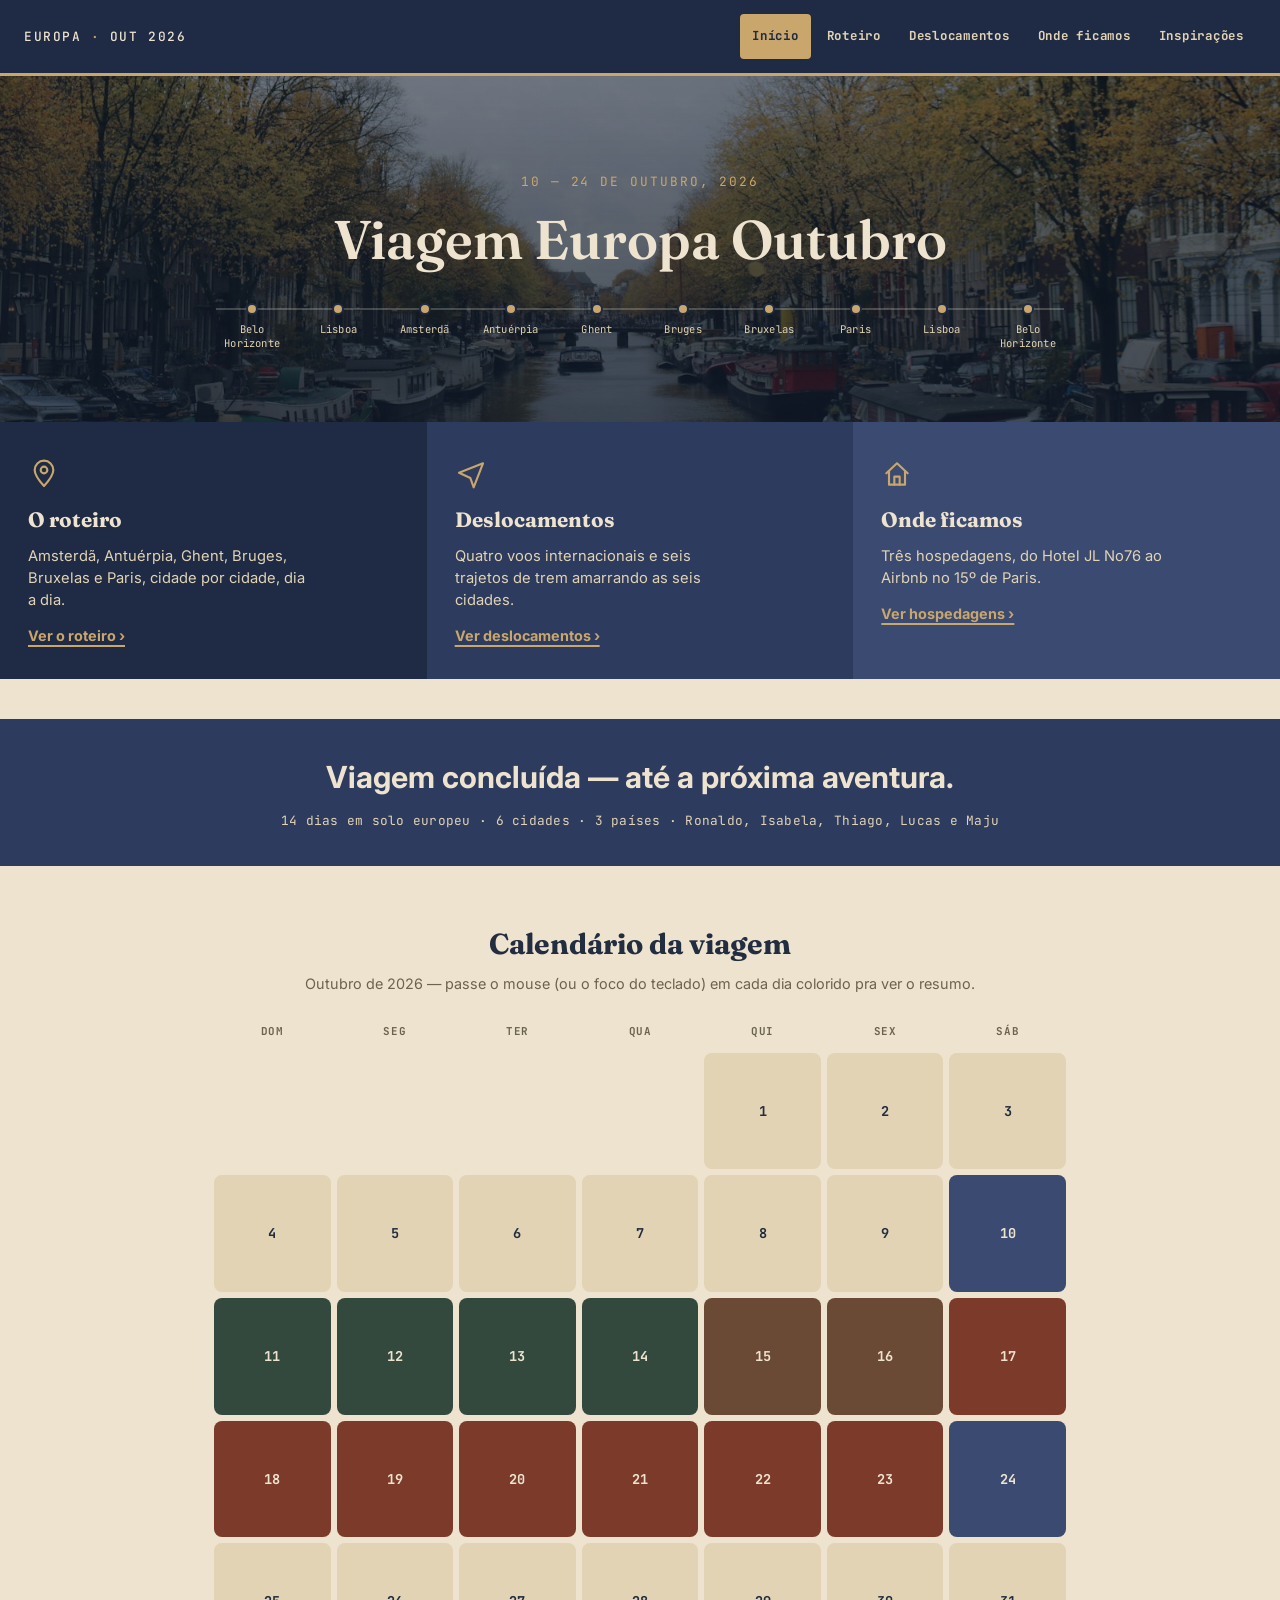
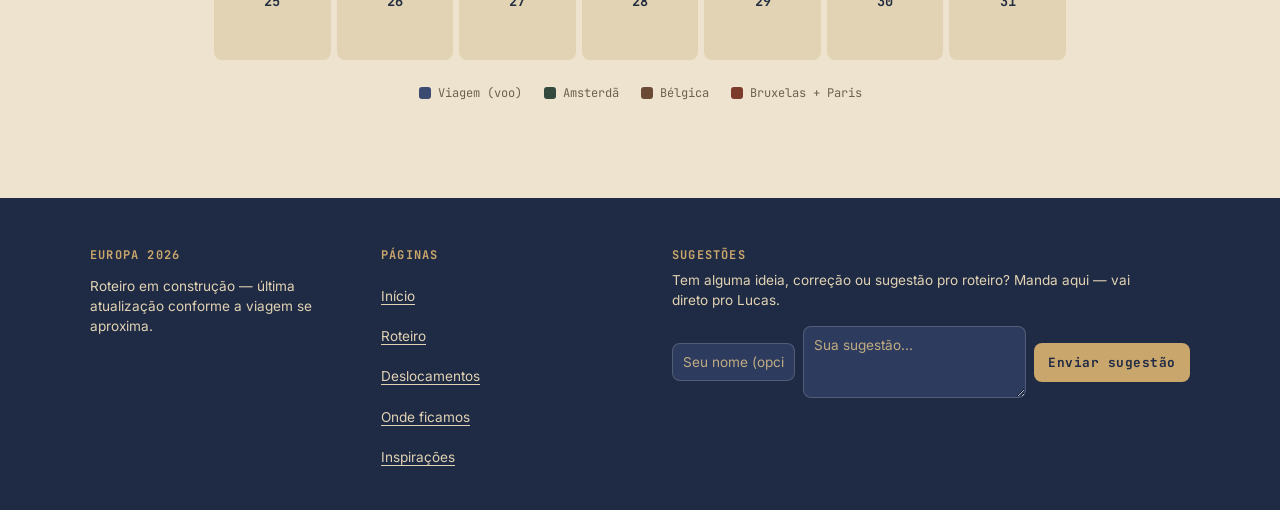
==== commit efff8db4: "Adiciona calendario consolidado na Inicio e dia da semana nos cards do Roteiro - Novo calendario de " ====
--- a/index.html
+++ b/index.html
@@ -70,6 +70,66 @@
     <p class="countdown" id="countdown">Calculando…</p>
     <p class="stats-facts">14 dias em solo europeu · 6 cidades · 3 países · Ronaldo, Isabela, Thiago, Lucas e Maju</p>
   </div>
+
+  <section class="cal-section">
+    <h2>Calendário da viagem</h2>
+    <p>Outubro de 2026 — passe o mouse (ou o foco do teclado) em cada dia colorido pra ver o resumo.</p>
+    <div class="cal-grid">
+      <div class="cal-weekday">Dom</div>
+      <div class="cal-weekday">Seg</div>
+      <div class="cal-weekday">Ter</div>
+      <div class="cal-weekday">Qua</div>
+      <div class="cal-weekday">Qui</div>
+      <div class="cal-weekday">Sex</div>
+      <div class="cal-weekday">Sáb</div>
+
+      <div class="cal-day cal-day--empty"></div>
+      <div class="cal-day cal-day--empty"></div>
+      <div class="cal-day cal-day--empty"></div>
+      <div class="cal-day cal-day--empty"></div>
+      <div class="cal-day">1</div>
+      <div class="cal-day">2</div>
+      <div class="cal-day">3</div>
+
+      <div class="cal-day">4</div>
+      <div class="cal-day">5</div>
+      <div class="cal-day">6</div>
+      <div class="cal-day">7</div>
+      <div class="cal-day">8</div>
+      <div class="cal-day">9</div>
+      <div class="cal-day cal-day--travel" tabindex="0">10<span class="cal-tooltip">Voo Belo Horizonte → Lisboa → Amsterdã</span></div>
+
+      <div class="cal-day cal-day--ams" tabindex="0">11<span class="cal-tooltip">Amsterdã — tarde livre, chegada</span></div>
+      <div class="cal-day cal-day--ams" tabindex="0">12<span class="cal-tooltip">Amsterdã — Rijksmuseum + Vondelpark</span></div>
+      <div class="cal-day cal-day--ams" tabindex="0">13<span class="cal-tooltip">Amsterdã — Anne Frank + Jordaan + Centro</span></div>
+      <div class="cal-day cal-day--ams" tabindex="0">14<span class="cal-tooltip">Amsterdã — Van Gogh + Heineken</span></div>
+      <div class="cal-day cal-day--bel" tabindex="0">15<span class="cal-tooltip">Antuérpia (day trip) + chegada em Ghent</span></div>
+      <div class="cal-day cal-day--bel" tabindex="0">16<span class="cal-tooltip">Bruges — day trip saindo de Ghent</span></div>
+      <div class="cal-day cal-day--par" tabindex="0">17<span class="cal-tooltip">Bruxelas + chegada em Paris</span></div>
+
+      <div class="cal-day cal-day--par" tabindex="0">18<span class="cal-tooltip">Paris — destaques confirmados</span></div>
+      <div class="cal-day cal-day--par" tabindex="0">19<span class="cal-tooltip">Paris — destaques confirmados</span></div>
+      <div class="cal-day cal-day--par" tabindex="0">20<span class="cal-tooltip">Paris — destaques confirmados</span></div>
+      <div class="cal-day cal-day--par" tabindex="0">21<span class="cal-tooltip">Paris — destaques confirmados</span></div>
+      <div class="cal-day cal-day--par" tabindex="0">22<span class="cal-tooltip">Paris — destaques confirmados</span></div>
+      <div class="cal-day cal-day--par" tabindex="0">23<span class="cal-tooltip">Paris — destaques confirmados</span></div>
+      <div class="cal-day cal-day--travel" tabindex="0">24<span class="cal-tooltip">Voo Paris → Lisboa → Belo Horizonte</span></div>
+
+      <div class="cal-day">25</div>
+      <div class="cal-day">26</div>
+      <div class="cal-day">27</div>
+      <div class="cal-day">28</div>
+      <div class="cal-day">29</div>
+      <div class="cal-day">30</div>
+      <div class="cal-day">31</div>
+    </div>
+    <div class="cal-legend">
+      <span><i style="background: var(--ink-light)"></i> Viagem (voo)</span>
+      <span><i style="background: var(--accent-teal)"></i> Amsterdã</span>
+      <span><i style="background: var(--cocoa)"></i> Bélgica</span>
+      <span><i style="background: var(--accent-coral)"></i> Bruxelas + Paris</span>
+    </div>
+  </section>
 </main>
 
 <footer class="footer">
--- a/css/style.css
+++ b/css/style.css
@@ -756,6 +756,117 @@
   .stay-card { flex-direction: column; }
 }
 
+/* ---------- TRIP CALENDAR (index.html) ---------- */
+.cal-section {
+  max-width: 900px;
+  margin: 0 auto;
+  padding: 56px 24px;
+}
+.cal-section h2 {
+  font-size: clamp(1.4rem, 3vw, 1.8rem);
+  margin: 0 0 8px;
+  text-align: center;
+}
+.cal-section > p {
+  text-align: center;
+  color: var(--text-muted);
+  font-size: 0.9rem;
+  margin: 0 0 28px;
+}
+.cal-grid {
+  display: grid;
+  grid-template-columns: repeat(7, 1fr);
+  gap: 6px;
+}
+.cal-weekday {
+  text-align: center;
+  font-family: var(--font-mono);
+  font-size: 0.68rem;
+  font-weight: 700;
+  text-transform: uppercase;
+  letter-spacing: 0.06em;
+  color: var(--text-muted);
+  padding-bottom: 8px;
+}
+.cal-day {
+  position: relative;
+  aspect-ratio: 1;
+  display: flex;
+  align-items: center;
+  justify-content: center;
+  border-radius: 8px;
+  background: var(--paper-dim);
+  font-family: var(--font-mono);
+  font-weight: 700;
+  font-size: 0.85rem;
+  color: var(--text-dark);
+}
+.cal-day--empty { background: none; }
+.cal-day--travel { background: var(--ink-light); color: var(--paper); }
+.cal-day--ams { background: var(--accent-teal); color: var(--paper); }
+.cal-day--bel { background: var(--cocoa); color: var(--paper); }
+.cal-day--par { background: var(--accent-coral); color: var(--paper); }
+.cal-day[tabindex] { cursor: default; }
+.cal-day[tabindex]:focus-visible { outline: 2px solid var(--ink); outline-offset: 2px; }
+.cal-tooltip {
+  position: absolute;
+  bottom: 115%;
+  left: 50%;
+  transform: translateX(-50%);
+  background: var(--ink);
+  color: var(--paper);
+  font-family: var(--font-mono);
+  font-weight: 500;
+  font-size: 0.68rem;
+  line-height: 1.4;
+  padding: 6px 10px;
+  border-radius: 6px;
+  width: max-content;
+  max-width: 150px;
+  white-space: normal;
+  text-align: center;
+  visibility: hidden;
+  opacity: 0;
+  transition: opacity 0.15s;
+  pointer-events: none;
+  z-index: 20;
+}
+.cal-day[tabindex]:hover .cal-tooltip,
+.cal-day[tabindex]:focus-visible .cal-tooltip {
+  visibility: visible;
+  opacity: 1;
+}
+/* first/last column tooltips stay centered-hidden but would poke past the
+   viewport edge (visibility:hidden still occupies layout space) — anchor
+   them to the cell's own edge instead of centering. */
+.cal-day:nth-child(7n+1) .cal-tooltip { left: 0; transform: none; }
+.cal-day:nth-child(7n) .cal-tooltip { left: auto; right: 0; transform: none; }
+.cal-legend {
+  display: flex;
+  flex-wrap: wrap;
+  justify-content: center;
+  gap: 16px 22px;
+  margin-top: 24px;
+  font-family: var(--font-mono);
+  font-size: 0.75rem;
+  color: var(--text-muted);
+}
+.cal-legend span {
+  display: inline-flex;
+  align-items: center;
+  gap: 7px;
+}
+.cal-legend i {
+  width: 12px;
+  height: 12px;
+  border-radius: 3px;
+  display: inline-block;
+}
+@media (max-width: 480px) {
+  .cal-day { font-size: 0.72rem; border-radius: 6px; }
+  .cal-tooltip { max-width: 110px; font-size: 0.62rem; }
+}
+
 /* ---------- INSPIRATIONS (inspiracoes.html) ---------- */
 .insp-section {
   max-width: 1100px;
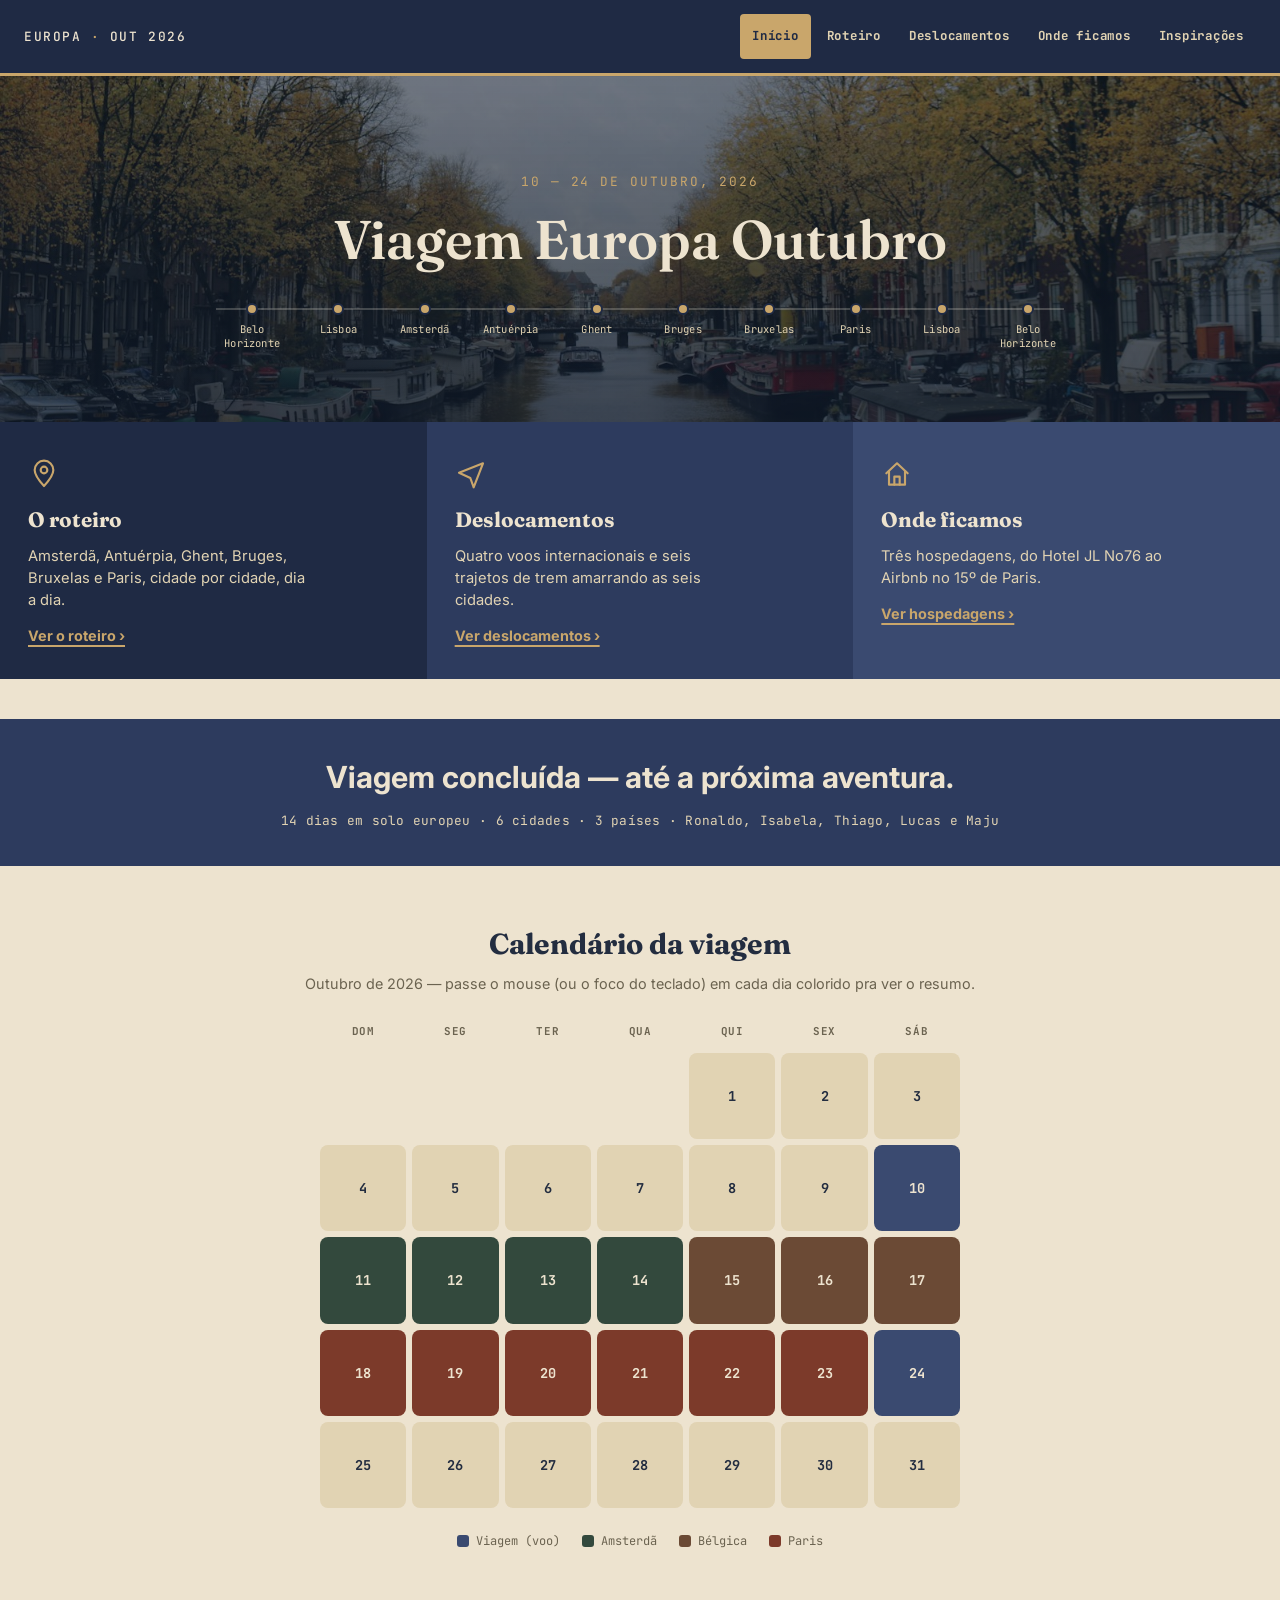
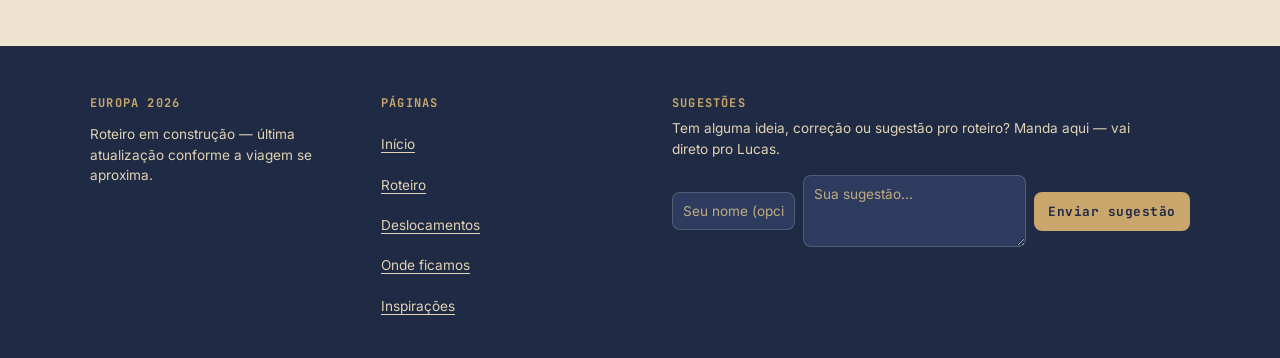
==== commit 4b8982a1: "Move o dia 17 (Bruxelas) pro grupo Belgica no calendario da Inicio O bloco laranja passa a represent" ====
--- a/index.html
+++ b/index.html
@@ -105,7 +105,7 @@
       <div class="cal-day cal-day--ams" tabindex="0">14<span class="cal-tooltip">Amsterdã — Van Gogh + Heineken</span></div>
       <div class="cal-day cal-day--bel" tabindex="0">15<span class="cal-tooltip">Antuérpia (day trip) + chegada em Ghent</span></div>
       <div class="cal-day cal-day--bel" tabindex="0">16<span class="cal-tooltip">Bruges — day trip saindo de Ghent</span></div>
-      <div class="cal-day cal-day--par" tabindex="0">17<span class="cal-tooltip">Bruxelas + chegada em Paris</span></div>
+      <div class="cal-day cal-day--bel" tabindex="0">17<span class="cal-tooltip">Bruxelas + chegada em Paris</span></div>
 
       <div class="cal-day cal-day--par" tabindex="0">18<span class="cal-tooltip">Paris — destaques confirmados</span></div>
       <div class="cal-day cal-day--par" tabindex="0">19<span class="cal-tooltip">Paris — destaques confirmados</span></div>
@@ -127,7 +127,7 @@
       <span><i style="background: var(--ink-light)"></i> Viagem (voo)</span>
       <span><i style="background: var(--accent-teal)"></i> Amsterdã</span>
       <span><i style="background: var(--cocoa)"></i> Bélgica</span>
-      <span><i style="background: var(--accent-coral)"></i> Bruxelas + Paris</span>
+      <span><i style="background: var(--accent-coral)"></i> Paris</span>
     </div>
   </section>
 </main>
--- a/css/style.css
+++ b/css/style.css
@@ -777,6 +777,8 @@
   display: grid;
   grid-template-columns: repeat(7, 1fr);
   gap: 6px;
+  max-width: 640px;
+  margin: 0 auto;
 }
 .cal-weekday {
   text-align: center;
